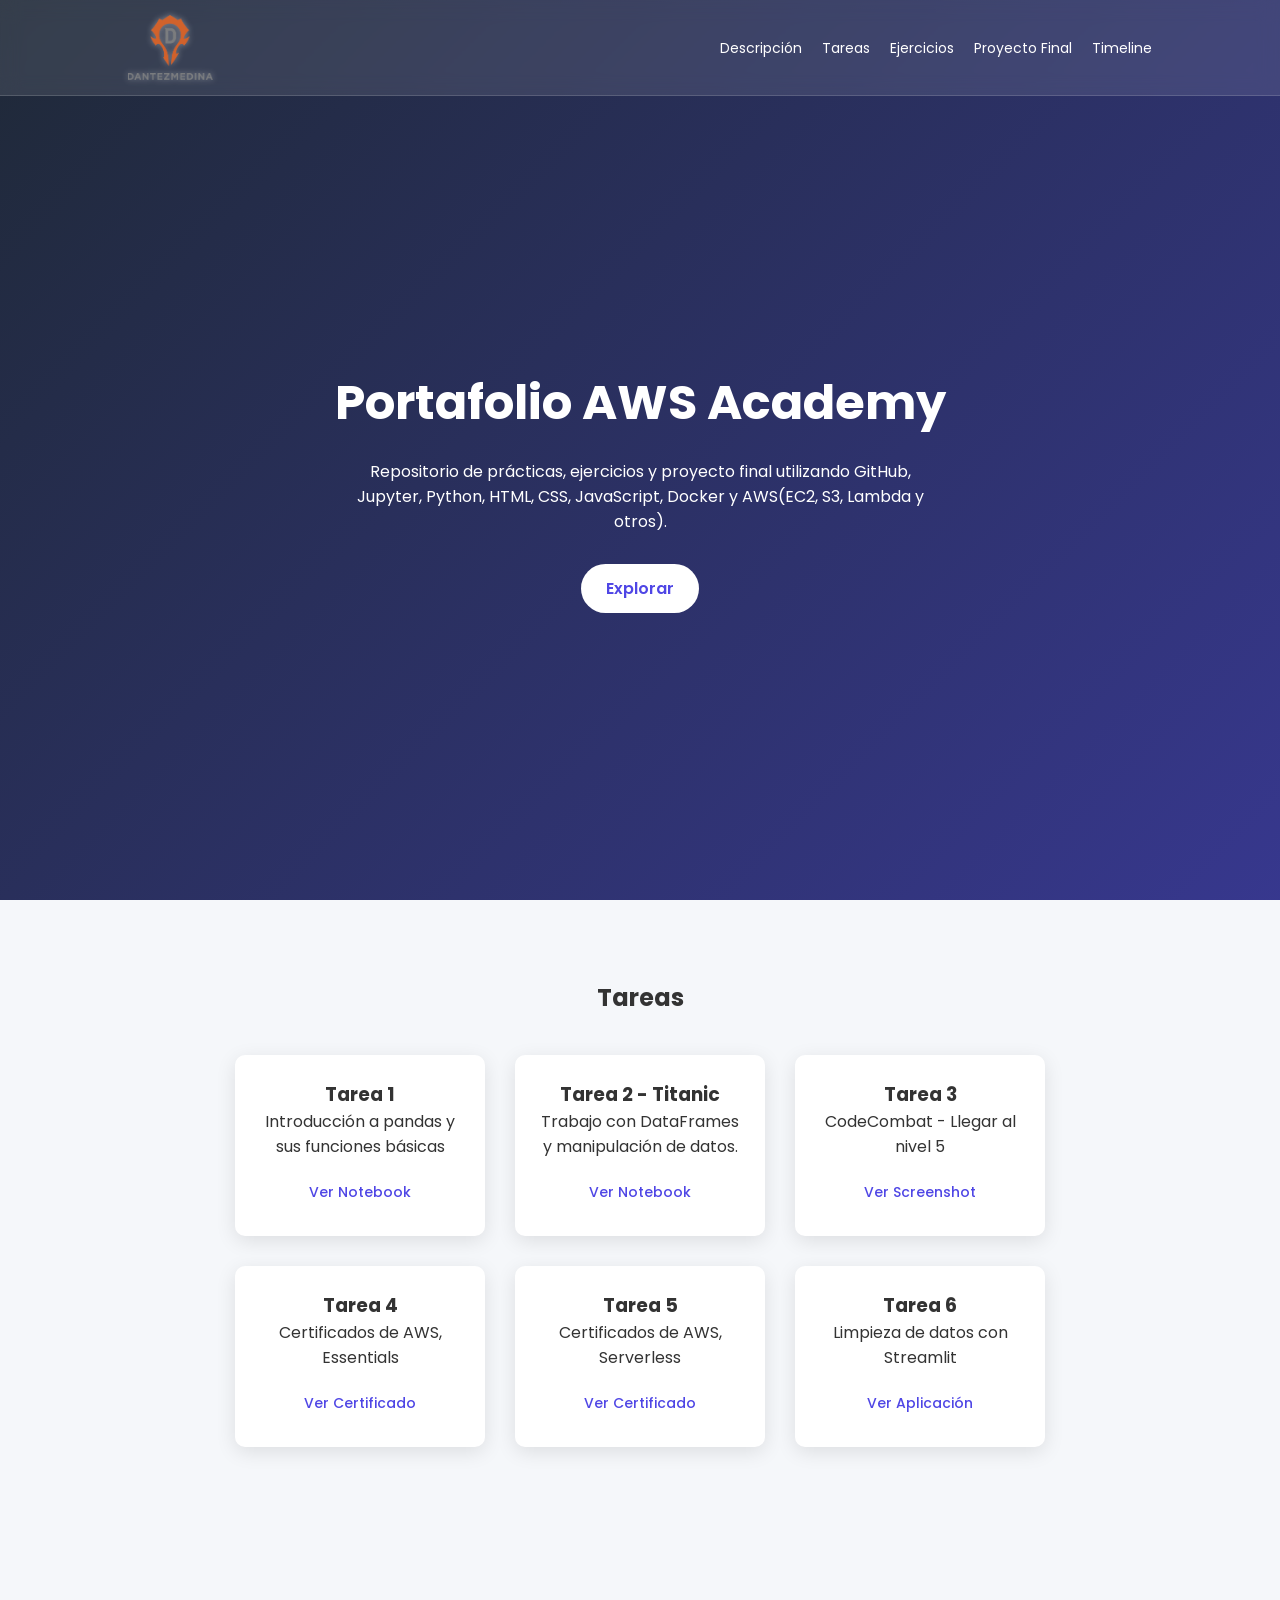
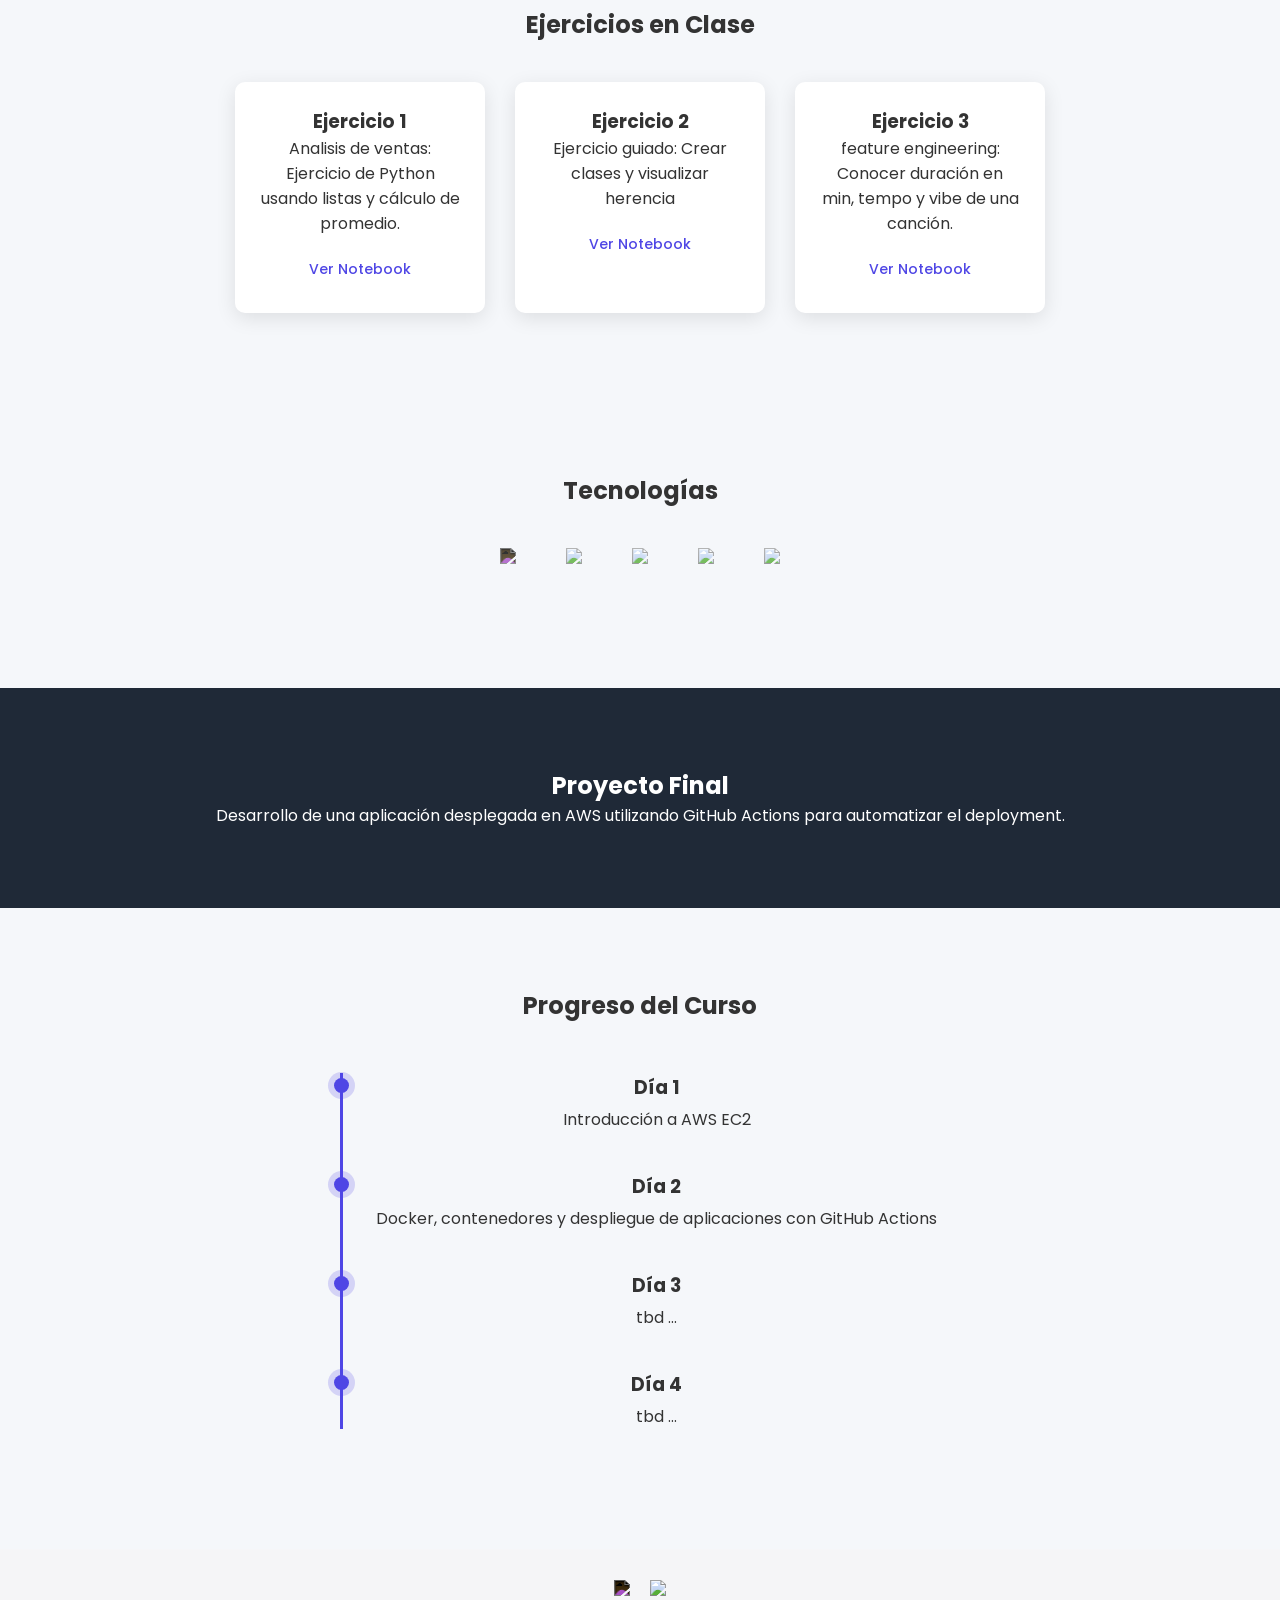
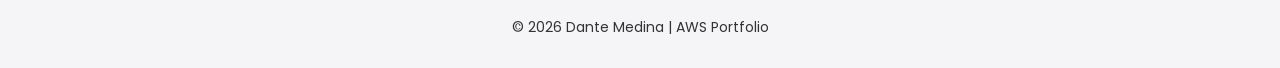
==== index.html @ bbcb0145 "feat: Agregando tareas y ejercicios del viernes 13 de marzo" ====
<!DOCTYPE html>
<html lang="es">

<head>
    <meta charset="UTF-8">
    <meta name="viewport" content="width=device-width, initial-scale=1.0">
    <title>Portafolio | Dante Medina</title>

    <link rel="stylesheet" href="style.css">

    <link href="https://fonts.googleapis.com/css2?family=Poppins:wght@300;400;600&display=swap" rel="stylesheet">

</head>

<body>

    <header>

        <nav class="navbar">

            <a href="#" class="logo">
                <img src="./logo_personal.png" alt="DanteZMedina Logo" class="logo-img">
            </a>

            <button class="hamburger">
                ☰
            </button>

            <ul class="nav-links">
                <li><a href="#descripcion">Descripción</a></li>
                <li><a href="#tareas">Tareas</a></li>
                <li><a href="#ejercicios">Ejercicios</a></li>
                <li><a href="#proyecto">Proyecto Final</a></li>
                <li><a href="#timeline">Timeline</a></li>
            </ul>

        </nav>

        <div class="hero" id="descripcion">

            <h1 class="hero-title">Portafolio AWS Academy</h1>

            <p class="hero-subtitle">
                Repositorio de prácticas, ejercicios y proyecto final
                utilizando GitHub, Jupyter, Python, HTML, CSS, JavaScript, Docker y AWS(EC2, S3, Lambda y otros).
            </p>

            <a href="#tareas" class="btn hero-btn">Explorar</a>

        </div>

    </header>


    <section id="tareas" class="section">

        <h2>Tareas</h2>

        <div class="cards">

            <div class="card">
                <h3>Tarea 1</h3>
                <p>Introducción a pandas y sus funciones básicas</p>
                <a href="./Tarea1 - DataFrameVentas.html" target="_blank" class="btn-ejercicios">
                    Ver Notebook
                </a>
            </div>

            <div class="card">
                <h3>Tarea 2 - Titanic</h3>
                <p>Trabajo con DataFrames y manipulación de datos.</p>
                <a href="./Tarea2 - Titanic.html" target="_blank" class="btn-ejercicios">
                    Ver Notebook
                </a>
            </div>

            <div class="card card-preview">
                <h3>Tarea 3</h3>
                <p>CodeCombat - Llegar al nivel 5</p>

                <a href="./codeCombat.png" target="_blank" class="btn-ejercicios">
                    Ver Screenshot
                </a>

                <img src="./codeCombat.png" alt="CodeCombat Nivel 5" class="preview-img">

                <a href="./codeCombat.png" target="_blank">
                    <img src="./codeCombat.png" alt="CodeCombat Nivel 5" class="preview-img">
                </a>
            </div>

            <div class="card">
                <h3>Tarea 4 </h3>
                <p>Certificados de AWS, Essentials</p>
                <a href="./aws_cloud_practitioner_essentials.pdf" target="_blank" class="btn-ejercicios">
                    Ver Certificado
                </a>
            </div>

            <div class="card">
                <h3>Tarea 5 </h3>
                <p>Certificados de AWS, Serverless</p>
                <a href="./aws_serverless.pdf" target="_blank" class="btn-ejercicios">
                    Ver Certificado
                </a>
            </div>

            <div class="card">
                <h3>Tarea 6</h3>
                <p>Limpieza de datos con Streamlit</p>
                <a href="http://54.215.55.218:8501/" target="_blank" class="btn-ejercicios">
                    Ver Aplicación
                </a>
            </div>

            <!-- http://54.215.55.218:8501/-->

        </div>

    </section>


    <section id="ejercicios" class="section">

        <h2>Ejercicios en Clase</h2>

        <div class="cards">

            <div class="card">
                <h3>Ejercicio 1</h3>
                <p>Analisis de ventas: Ejercicio de Python usando listas y cálculo de promedio.</p>
                <a href="./EjercicioVentas.html" target="_blank" class="btn-ejercicios">
                    Ver Notebook
                </a>
            </div>

            <div class="card">
                <h3>Ejercicio 2</h3>
                <p>Ejercicio guiado: Crear clases y visualizar herencia </p>
                <a href="./Ejercicio Guiado.html" target="_blank" class="btn-ejercicios">
                    Ver Notebook
                </a>
            </div>

            <div class="card">
                <h3>Ejercicio 3</h3>
                <p>feature engineering: Conocer duración en min, tempo y vibe de una canción.</p>
                <a href="./Ejercicio3_FeatureEngineering.html" target="_blank" class="btn-ejercicios">
                    Ver Notebook
                </a>
            </div>

        </div>

    </section>

    <!-- Tecnologías -->

    <section class="section">

        <h2>Tecnologías</h2>

        <div class="tech">

            <img class="github-icon"
                src="https://cdn.jsdelivr.net/gh/devicons/devicon/icons/github/github-original.svg">

            <img src="https://cdn.jsdelivr.net/gh/devicons/devicon/icons/docker/docker-original.svg">

            <img src="https://cdn.jsdelivr.net/gh/devicons/devicon/icons/html5/html5-original.svg">

            <img src="https://cdn.jsdelivr.net/gh/devicons/devicon/icons/javascript/javascript-original.svg">

            <img
                src="https://cdn.jsdelivr.net/gh/devicons/devicon/icons/amazonwebservices/amazonwebservices-original-wordmark.svg">

        </div>

    </section>


    <section id="proyecto" class="section dark">

        <h2>Proyecto Final</h2>

        <p>
            Desarrollo de una aplicación desplegada en AWS utilizando
            GitHub Actions para automatizar el deployment.
        </p>

    </section>

    <!-- Timeline -->

    <section id="timeline" class="section">

        <h2>Progreso del Curso</h2>

        <div class="timeline">

            <div class="timeline-item">
                <h3>Día 1</h3>
                <p>Introducción a AWS EC2 </p>
            </div>

            <div class="timeline-item">
                <h3>Día 2</h3>
                <p>Docker, contenedores y despliegue de aplicaciones con GitHub Actions</p>
            </div>

            <div class="timeline-item">
                <h3>Día 3</h3>
                <p>tbd ...</p>
            </div>

            <div class="timeline-item">
                <h3>Día 4</h3>
                <p>tbd ...</p>
            </div>

        </div>

    </section>


    <footer>

        <div class="social-links">

            <a href="https://github.com/DanteZMedina" target="_blank">
                <img class="github-icon"
                    src="https://cdn.jsdelivr.net/gh/devicons/devicon/icons/github/github-original.svg">
            </a>

            <a href="https://www.linkedin.com/in/dantez-medina" target="_blank">
                <img src="https://cdn.jsdelivr.net/gh/devicons/devicon/icons/linkedin/linkedin-original.svg">
            </a>

        </div>

        <p>© 2026 Dante Medina | AWS Portfolio</p>

    </footer>

    <!-- JS para scroll animations -->
    <script>

        const observer = new IntersectionObserver(entries => {

            entries.forEach(entry => {

                if (entry.isIntersecting) {

                    entry.target.classList.add("show")

                }

            })

        })
        document.querySelectorAll(".timeline-item").forEach(el => {

            observer.observe(el)

        })

        document.querySelectorAll(".section, .card").forEach(el => {

            el.classList.add("hidden")

            observer.observe(el)

        })

        const navbar = document.querySelector(".navbar")

        window.addEventListener("scroll", () => {

            if (window.scrollY > 50) {
                navbar.classList.add("scrolled")
            } else {
                navbar.classList.remove("scrolled")
            }

        })

    </script>

    <!-- Script para menu hamburguesa-->
    <script>

        const hamburger = document.querySelector(".hamburger")
        const navLinks = document.querySelector(".nav-links")

        hamburger.addEventListener("click", () => {

            navLinks.classList.toggle("active")

        })

        document.querySelectorAll(".nav-links a").forEach(link => {

            link.addEventListener("click", () => {

                navLinks.classList.remove("active")

            })

        })

    </script>



</body>

</html>
---- style.css ----
*{
margin:0;
padding:0;
box-sizing:border-box;
}

body{
font-family:'Poppins', sans-serif;
background:#f5f7fa;
color:#333;
}

header{
height:100vh;
padding-top:80px;
background:linear-gradient(135deg,#1f2937,#4f46e5);
background-size:200% 200%;
animation:gradientMove 8s ease infinite;
color:white;
display:flex;
flex-direction:column;
}

@keyframes gradientMove{

0%{background-position:0% 50%;}
50%{background-position:100% 50%;}
100%{background-position:0% 50%;}

}

.navbar{
display:flex;
justify-content:space-between;
align-items:center;
padding:15px 10%;
position:fixed;
width:100%;
top:0;
z-index:1000;

background:rgba(255,255,255,0.1);
backdrop-filter:blur(10px);

border-bottom:1px solid rgba(255,255,255,0.15);

transition:all .3s ease;
}

.navbar.scrolled{
padding:10px 10%;
background:rgba(255,255,255,0.1);
backdrop-filter:blur(15px);
}


.hamburger{
display:none;
font-size:28px;
background:none;
border:none;
color:white;
cursor:pointer;
}

@media (max-width:768px){

.nav-links{

    align-items: center;

position:absolute;
top:100%;
right:0;

background:#1f2937;

flex-direction:column;
width:100%;

padding:25px 0;

gap:15px;

transform:translateY(-20px);
opacity:0;
pointer-events:none;

transition:all .3s ease;
}

.nav-links.active{

transform:translateY(0);
opacity:1;
pointer-events:auto;

}

.hamburger{
display:block;
}

}
/*********************************                                                  */
.logo-img{
height:40px;
width:auto;
display:block;
}

.logo-img{
height:40px;
transition:transform .25s ease;
}

.logo-img:hover{
transform:scale(1.05);
}

.logo{
display:flex;
align-items:center;
}

.logo img{
height:65px;
width:auto;
filter: drop-shadow(0 0 3px rgba(255,255,255,0.4));
}

.nav-links{
display:flex;
gap:20px;
list-style:none;
}

.nav-links a{
color:white;
text-decoration:none;
font-size:14px;
transition:all .25s ease;
}

.nav-links a::after{
content:"";
position:absolute;
width:0%;
height:2px;
left:0;
bottom:-4px;
background:white;
transition:width .3s ease;
}

.nav-links a:hover{
color:#c7d2fe;
text-shadow:0 0 8px rgba(255,255,255,0.6);
}

.hero{
flex:1;
display:flex;
flex-direction:column;
justify-content:center;
align-items:center;
text-align:center;
padding:20px;
}

.hero-title{
font-size:56px;
margin-bottom:20px;
animation:fadeUp 1s ease forwards;
}

.hero-subtitle{
max-width:600px;
margin-bottom:30px;
opacity:0;
animation:fadeUp 1s ease forwards;
animation-delay:.3s;
}

.hero-btn{
opacity:0;
animation:fadeUp 1s ease forwards;
animation-delay:.6s;
}

@keyframes fadeUp{

from{
opacity:0;
transform:translateY(30px);
}

to{
opacity:1;
transform:translateY(0);
}

}

.hero h1{
font-size:48px;
margin-bottom:20px;
}

.hero p{
max-width:600px;
margin-bottom:30px;
}

.btn{
background:white;
color:#4f46e5;
padding:12px 25px;
border-radius:30px;
text-decoration:none;
font-weight:600;
}

.btn-ejercicios{
display:inline-block;
margin-top:15px;
padding:8px 18px;
font-size:14px;
font-weight:500;

background:white;
color:#4f46e5;

border-radius:20px;
text-decoration:none;

transition:all .25s ease;
}

.btn:hover{
background:#4f46e5;
color:white;
transform:translateY(-2px);
}

.btn-ejercicios:hover{
background:#4f46e5;
color:white;
transform:translateY(-2px);
}

.section{
padding:80px 10%;
text-align:center;
}

.cards{
margin-top:40px;
display:flex;
gap:30px;
flex-wrap:wrap;
justify-content:center;
}

.card{
background:white;
padding:25px;
border-radius:10px;
box-shadow:0 5px 20px rgba(0,0,0,0.1);
max-width:250px;

transition:
transform .35s cubic-bezier(.21,.61,.35,1),
box-shadow .35s ease;
}

.card:hover{
transform:translateY(-12px) scale(1.02);
box-shadow:0 25px 50px rgba(0,0,0,0.15);
}

.icon{
font-size:40px;
color:#0071e3;
margin-bottom:15px;
}

.dark .card{
background:#1c1c1c;
}

.dark{
background:#1f2937;
color:white;
}

footer{
text-align:center;
padding:30px;
background:#f5f5f7;
font-size:14px;
}

/* Animaciones */

.fade-in{
opacity:0;
animation:fade 1s forwards;
}

.delay{
animation-delay:.4s;
}

.delay2{
animation-delay:.8s;
}

@keyframes fade{
from{
opacity:0;
transform:translateY(20px);
}
to{
opacity:1;
transform:translateY(0);
}
}

.hidden{
opacity:0;
transform:translateY(40px);
transition:all .8s ease;
}

.show{
opacity:1;
transform:translateY(0);
}

/* Dark mode */ 

@media (prefers-color-scheme: dark){

body{
background:#0f172a;
color:#e5e7eb;
}

.section{
background:#0f172a;
}

.card{
background:#1e293b;
color:white;
}

.dark{
background:#020617;
}

footer{
background:#020617;
color:#aaa;
}

}

/* Tecnologías */ 

.tech{
display:flex;
gap:50px;
justify-content:center;
flex-wrap:wrap;
margin-top:40px;
}

.tech img{
height:60px;
opacity:.8;
transition:all .3s ease;
}

.tech img:hover{
opacity:1;
transform:scale(1.15);
}

/* Timeline */ 

.timeline{
margin-top:50px;
border-left:3px solid #4f46e5;
padding-left:30px;
max-width:600px;
margin-left:auto;
margin-right:auto;
position:relative;
}

.timeline-item{
margin-bottom:40px;
position:relative;

opacity:0;
transform:translateX(-30px);
transition:all .6s ease;
}

.timeline-item.show{
opacity:1;
transform:translateX(0);
}

.timeline-item::before{
content:"";
width:15px;
height:15px;
background:#4f46e5;
border-radius:50%;
position:absolute;
left:-39px;
top:5px;

box-shadow:0 0 0 6px rgba(79,70,229,.2);
}

.timeline-item h3{
margin-bottom:5px;
}

/* ================================================ IMAGENES ===========================================================*/

.card-preview{
position:relative;
overflow:hidden;
}

.preview-img{
position:absolute;
top:0;
left:0;
width:100%;
height:100%;

object-fit:cover;

opacity:0;
transform:scale(1.1);

transition:all .4s ease;
}

.card-preview:hover .preview-img{

opacity:1;
transform:scale(1);

}

.preview-img{
cursor:pointer;
}

.card-preview:hover h3,
.card-preview:hover p,
.card-preview:hover a{
opacity:0;
transition:opacity .3s ease;
}

.img-tarea{
width:100%;
border-radius:8px;
margin-top:10px;
transition:transform .25s ease;
}

.img-tarea:hover{
transform:scale(1.05);
}

/**************************** ICONOS *********************************/
.github-icon{
filter:invert(1);
}


footer{
border-top:1px solid rgba(255,255,255,0.1);
}

.social-links{
display:flex;
justify-content:center;
gap:20px;
margin-bottom:15px;
}

.social-links img{
height:32px;
transition:transform .25s ease;
}

.social-links img:hover{
transform:scale(1.2);
}

.github-icon{
filter:invert(1);
}
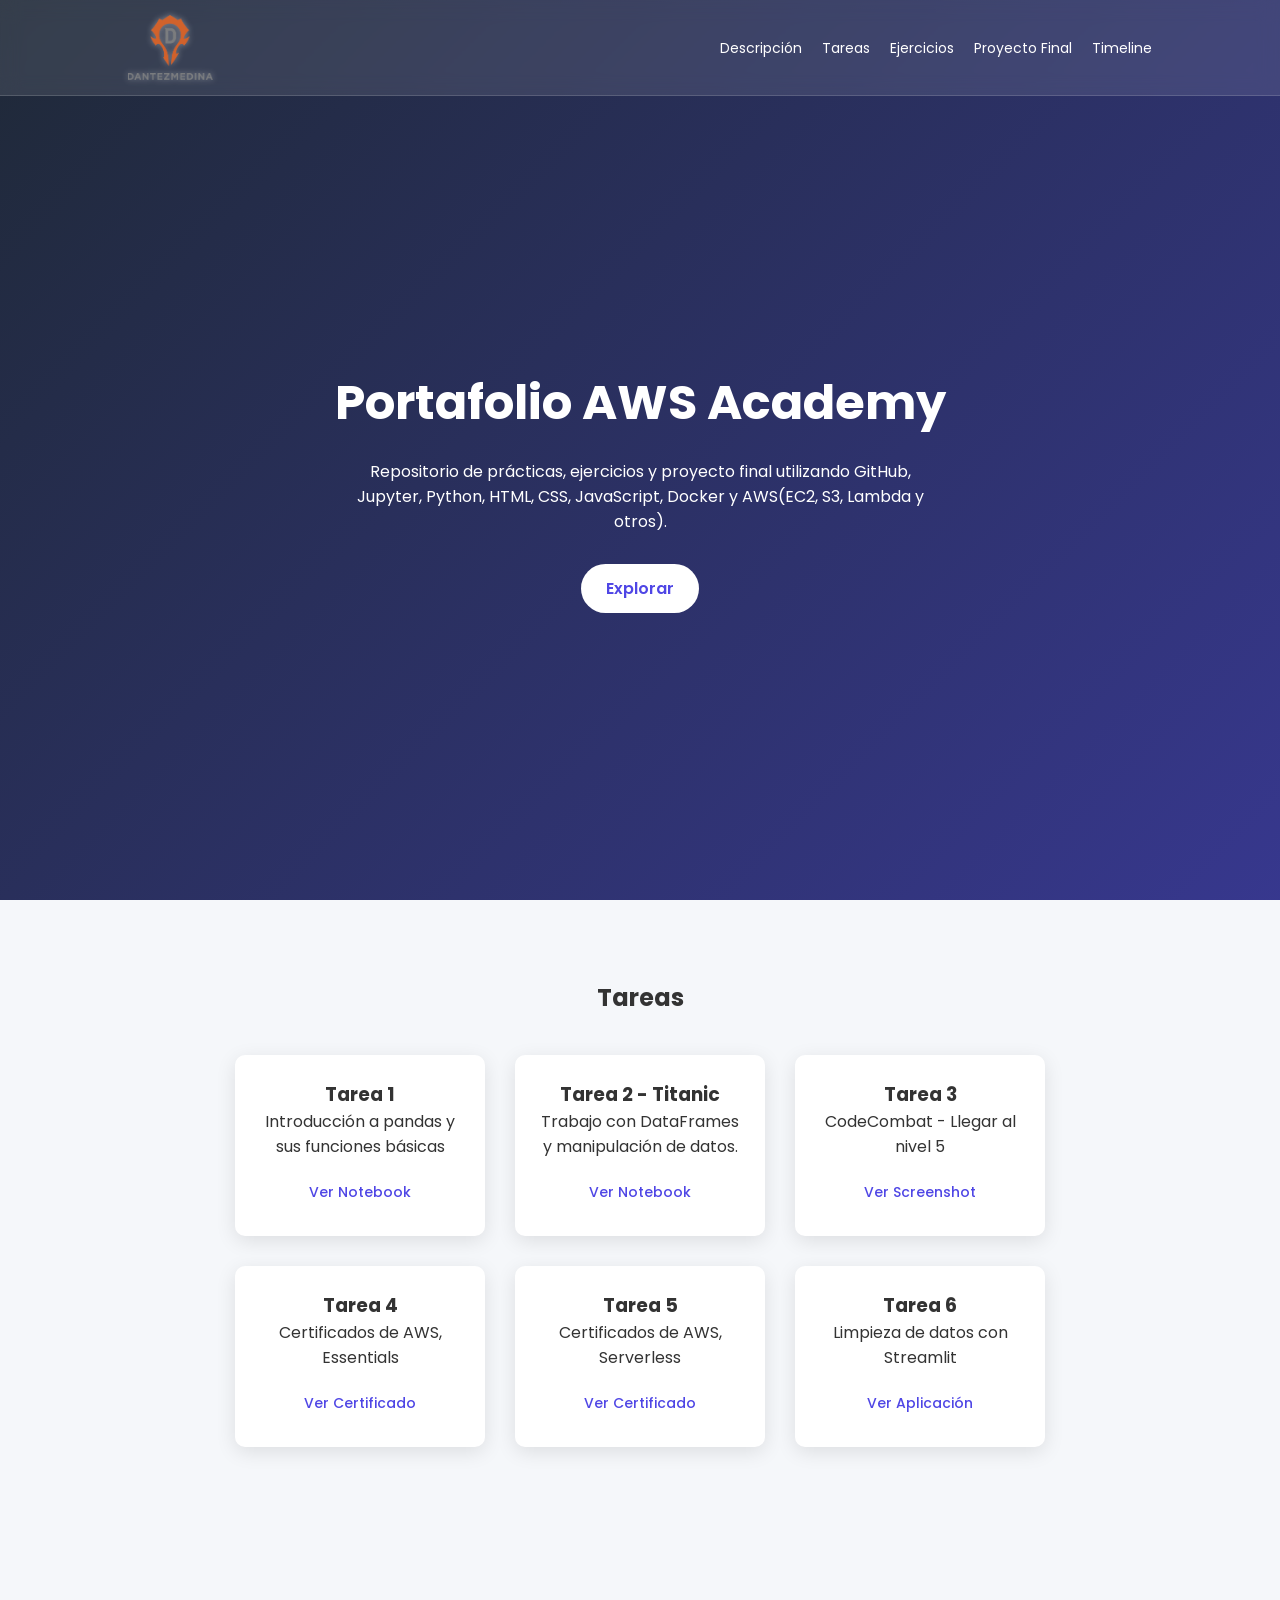
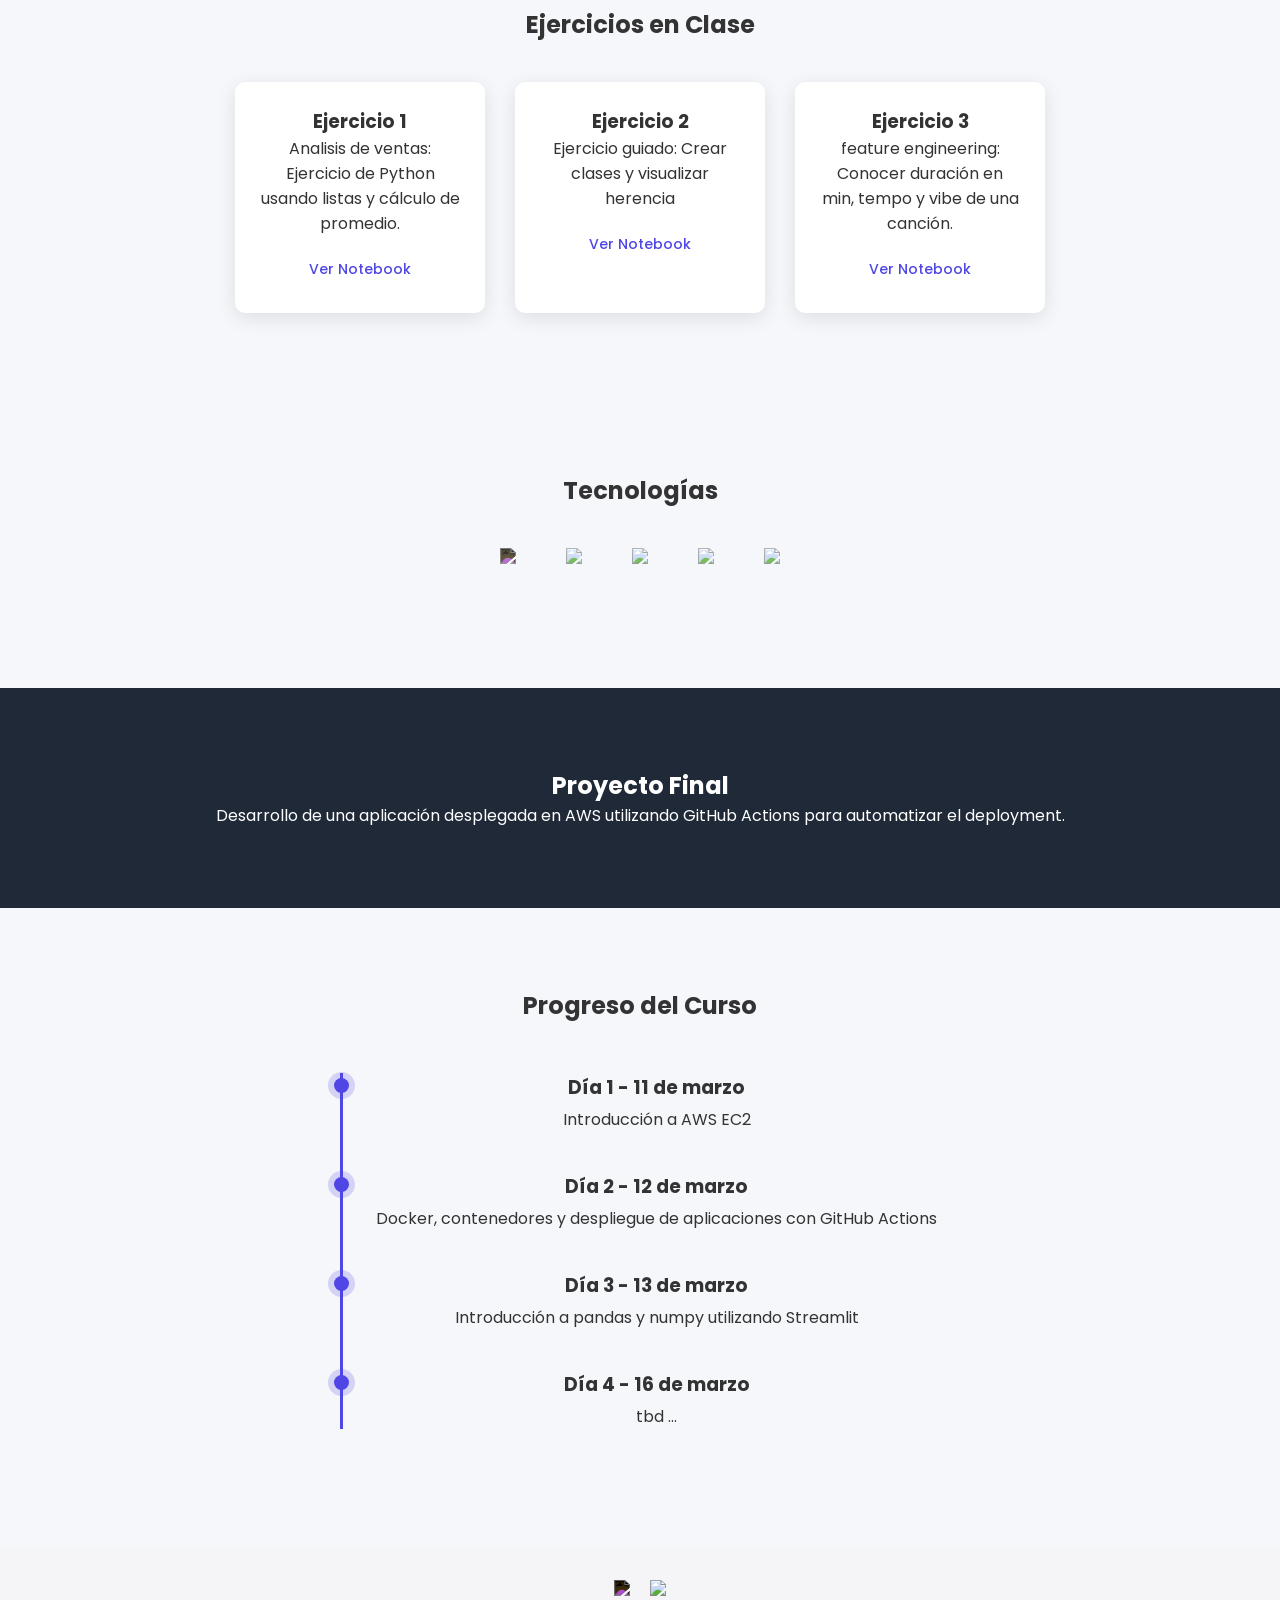
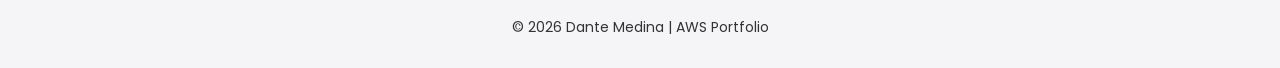
==== commit f907d039: "fix: arreglando timeline" ====
--- a/index.html
+++ b/index.html
@@ -199,22 +199,22 @@
         <div class="timeline">
 
             <div class="timeline-item">
-                <h3>Día 1</h3>
+                <h3>Día 1 - 11 de marzo</h3>
                 <p>Introducción a AWS EC2 </p>
             </div>
 
             <div class="timeline-item">
-                <h3>Día 2</h3>
+                <h3>Día 2 - 12 de marzo</h3>
                 <p>Docker, contenedores y despliegue de aplicaciones con GitHub Actions</p>
             </div>
 
             <div class="timeline-item">
-                <h3>Día 3</h3>
-                <p>tbd ...</p>
+                <h3>Día 3 - 13 de marzo</h3>
+                <p>Introducción a pandas y numpy utilizando Streamlit</p>
             </div>
 
             <div class="timeline-item">
-                <h3>Día 4</h3>
+                <h3>Día 4 - 16 de marzo</h3>
                 <p>tbd ...</p>
             </div>
 
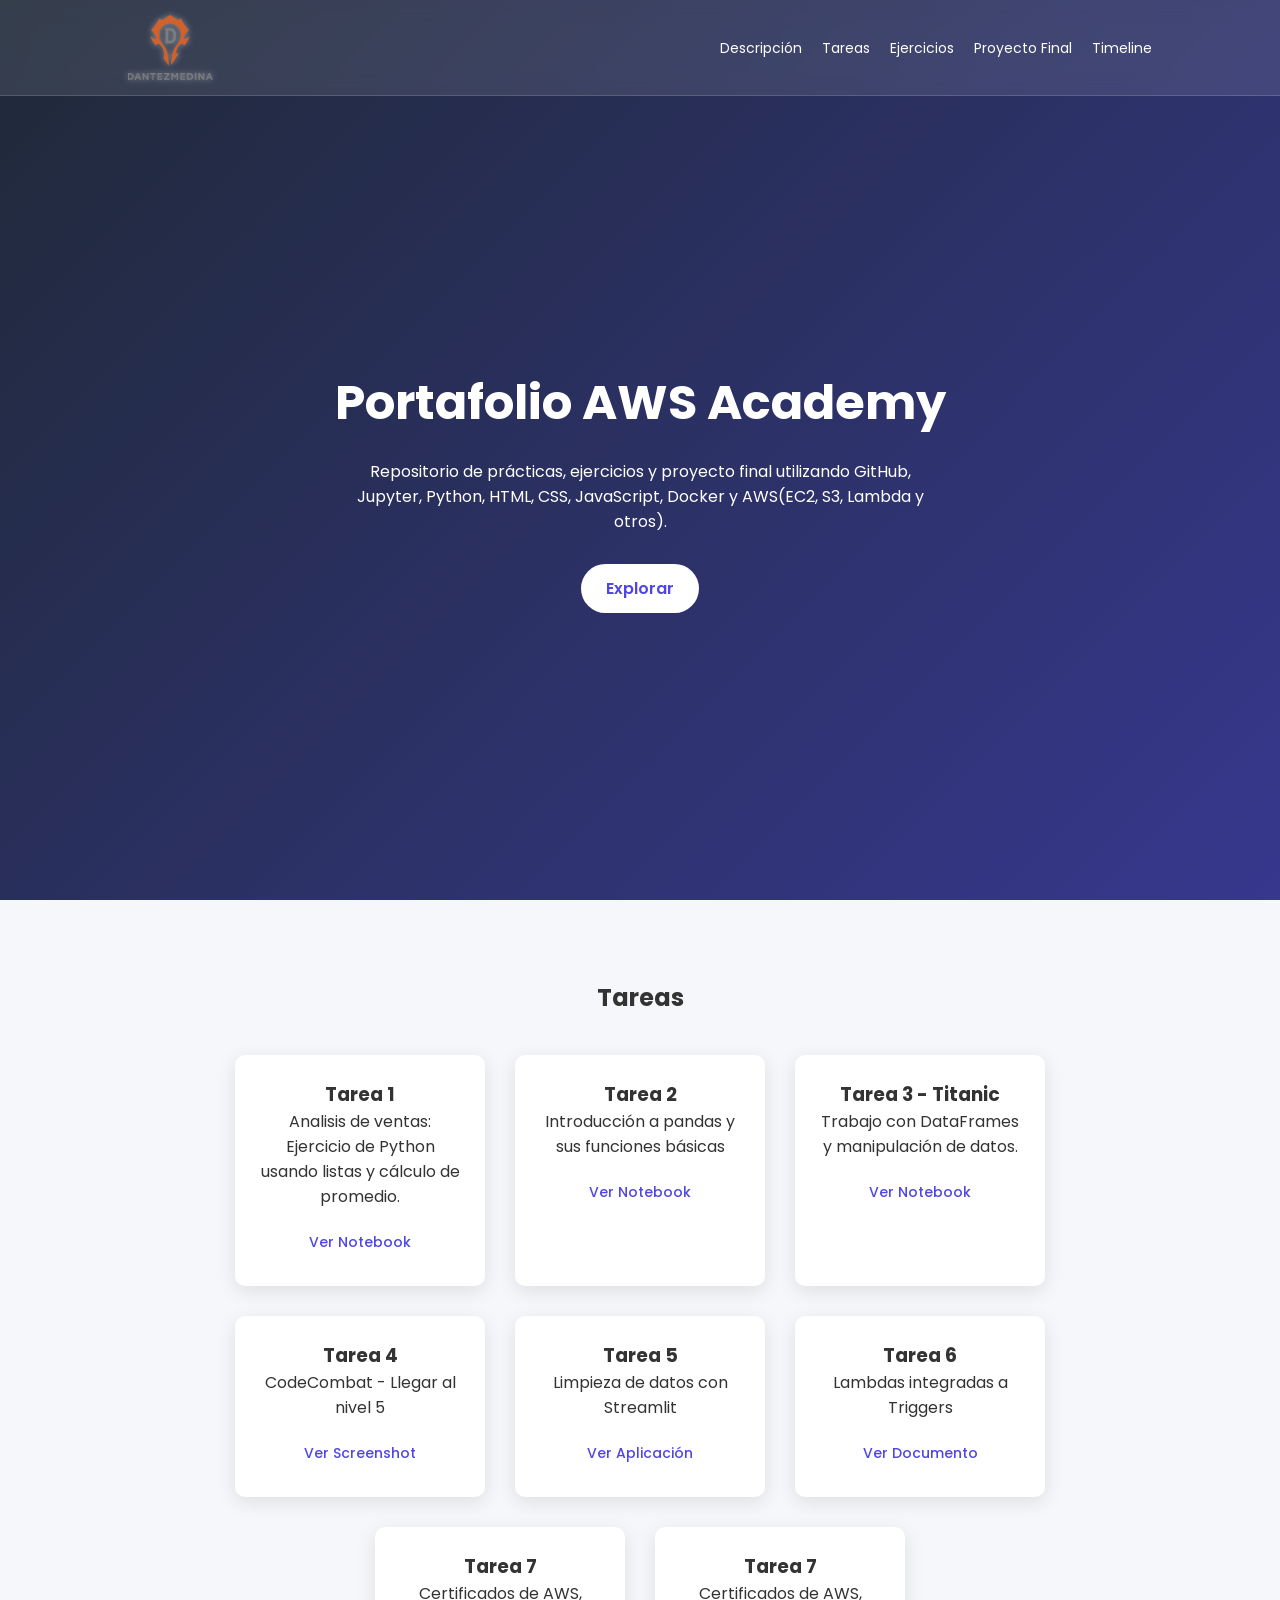
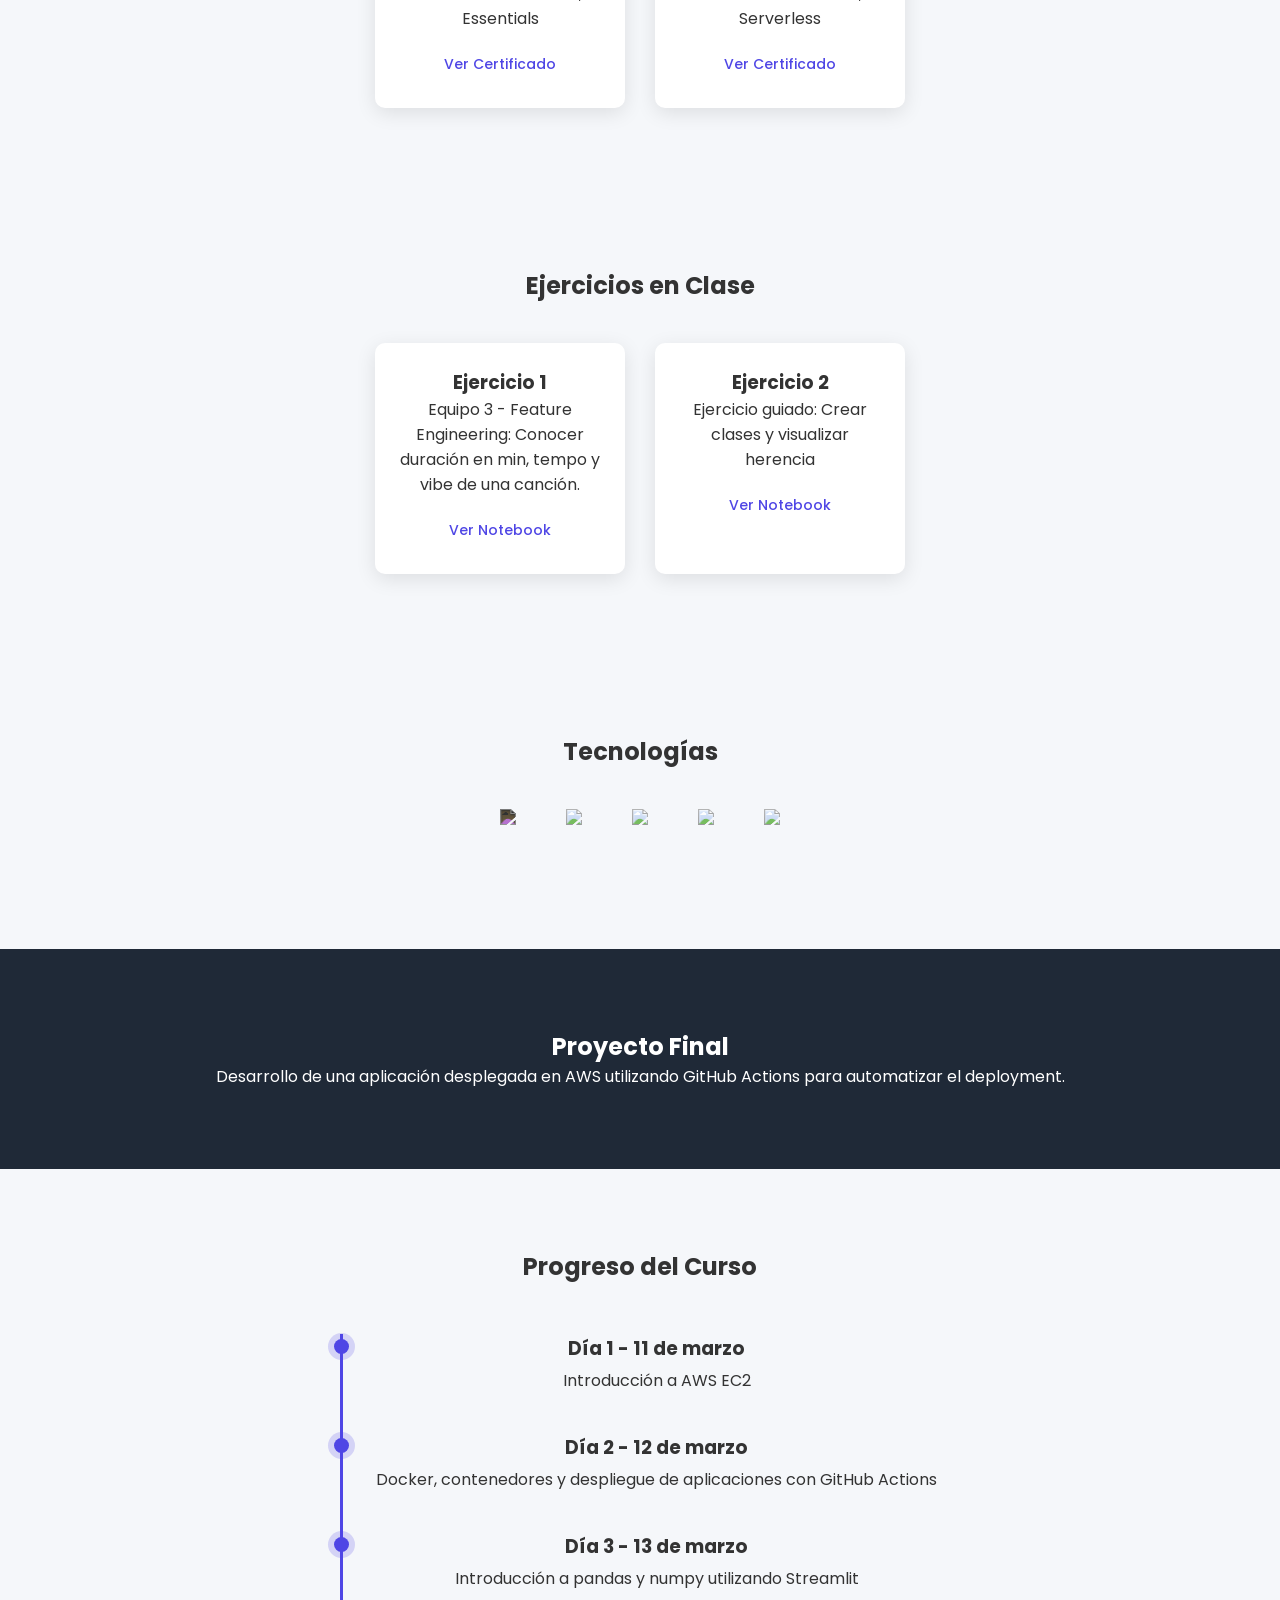
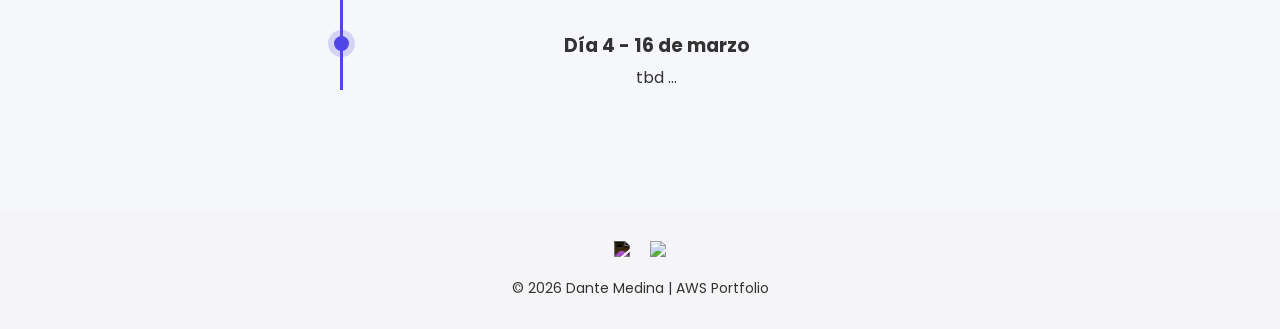
==== commit aa5534f9: "fix: numero de tareas y ejercicios de acuerdo al excel de calificación" ====
--- a/index.html
+++ b/index.html
@@ -60,6 +60,14 @@
 
             <div class="card">
                 <h3>Tarea 1</h3>
+                <p>Analisis de ventas: Ejercicio de Python usando listas y cálculo de promedio.</p>
+                <a href="./EjercicioVentas.html" target="_blank" class="btn-ejercicios">
+                    Ver Notebook
+                </a>
+            </div>
+
+            <div class="card">
+                <h3>Tarea 2</h3>
                 <p>Introducción a pandas y sus funciones básicas</p>
                 <a href="./Tarea1 - DataFrameVentas.html" target="_blank" class="btn-ejercicios">
                     Ver Notebook
@@ -67,15 +75,15 @@
             </div>
 
             <div class="card">
-                <h3>Tarea 2 - Titanic</h3>
+                <h3>Tarea 3 - Titanic</h3>
                 <p>Trabajo con DataFrames y manipulación de datos.</p>
-                <a href="./Tarea2 - Titanic.html" target="_blank" class="btn-ejercicios">
+                <a href="./Tarea 2 - Titanic.html" target="_blank" class="btn-ejercicios">
                     Ver Notebook
                 </a>
             </div>
 
             <div class="card card-preview">
-                <h3>Tarea 3</h3>
+                <h3>Tarea 4</h3>
                 <p>CodeCombat - Llegar al nivel 5</p>
 
                 <a href="./codeCombat.png" target="_blank" class="btn-ejercicios">
@@ -90,7 +98,23 @@
             </div>
 
             <div class="card">
-                <h3>Tarea 4 </h3>
+                <h3>Tarea 5</h3>
+                <p>Limpieza de datos con Streamlit</p>
+                <a href="http://54.215.55.218:8501/" target="_blank" class="btn-ejercicios">
+                    Ver Aplicación
+                </a>
+            </div>
+
+            <div class="card">
+                <h3>Tarea 6</h3>
+                <p>Lambdas integradas a Triggers</p>
+                <a href="./lambdas.pdf" target="_blank" class="btn-ejercicios">
+                    Ver Documento
+                </a>
+            </div>
+
+            <div class="card">
+                <h3>Tarea 7 </h3>
                 <p>Certificados de AWS, Essentials</p>
                 <a href="./aws_cloud_practitioner_essentials.pdf" target="_blank" class="btn-ejercicios">
                     Ver Certificado
@@ -98,21 +122,13 @@
             </div>
 
             <div class="card">
-                <h3>Tarea 5 </h3>
+                <h3>Tarea 7 </h3>
                 <p>Certificados de AWS, Serverless</p>
                 <a href="./aws_serverless.pdf" target="_blank" class="btn-ejercicios">
                     Ver Certificado
                 </a>
             </div>
 
-            <div class="card">
-                <h3>Tarea 6</h3>
-                <p>Limpieza de datos con Streamlit</p>
-                <a href="http://54.215.55.218:8501/" target="_blank" class="btn-ejercicios">
-                    Ver Aplicación
-                </a>
-            </div>
-
             <!-- http://54.215.55.218:8501/-->
 
         </div>
@@ -128,8 +144,9 @@
 
             <div class="card">
                 <h3>Ejercicio 1</h3>
-                <p>Analisis de ventas: Ejercicio de Python usando listas y cálculo de promedio.</p>
-                <a href="./EjercicioVentas.html" target="_blank" class="btn-ejercicios">
+                <p>Equipo 3 - Feature Engineering: Conocer duración en min, tempo y vibe de una canción.
+                </p>
+                <a href="./Ejercicio3_FeatureEngineering.html" target="_blank" class="btn-ejercicios">
                     Ver Notebook
                 </a>
             </div>
@@ -138,14 +155,6 @@
                 <h3>Ejercicio 2</h3>
                 <p>Ejercicio guiado: Crear clases y visualizar herencia </p>
                 <a href="./Ejercicio Guiado.html" target="_blank" class="btn-ejercicios">
-                    Ver Notebook
-                </a>
-            </div>
-
-            <div class="card">
-                <h3>Ejercicio 3</h3>
-                <p>feature engineering: Conocer duración en min, tempo y vibe de una canción.</p>
-                <a href="./Ejercicio3_FeatureEngineering.html" target="_blank" class="btn-ejercicios">
                     Ver Notebook
                 </a>
             </div>
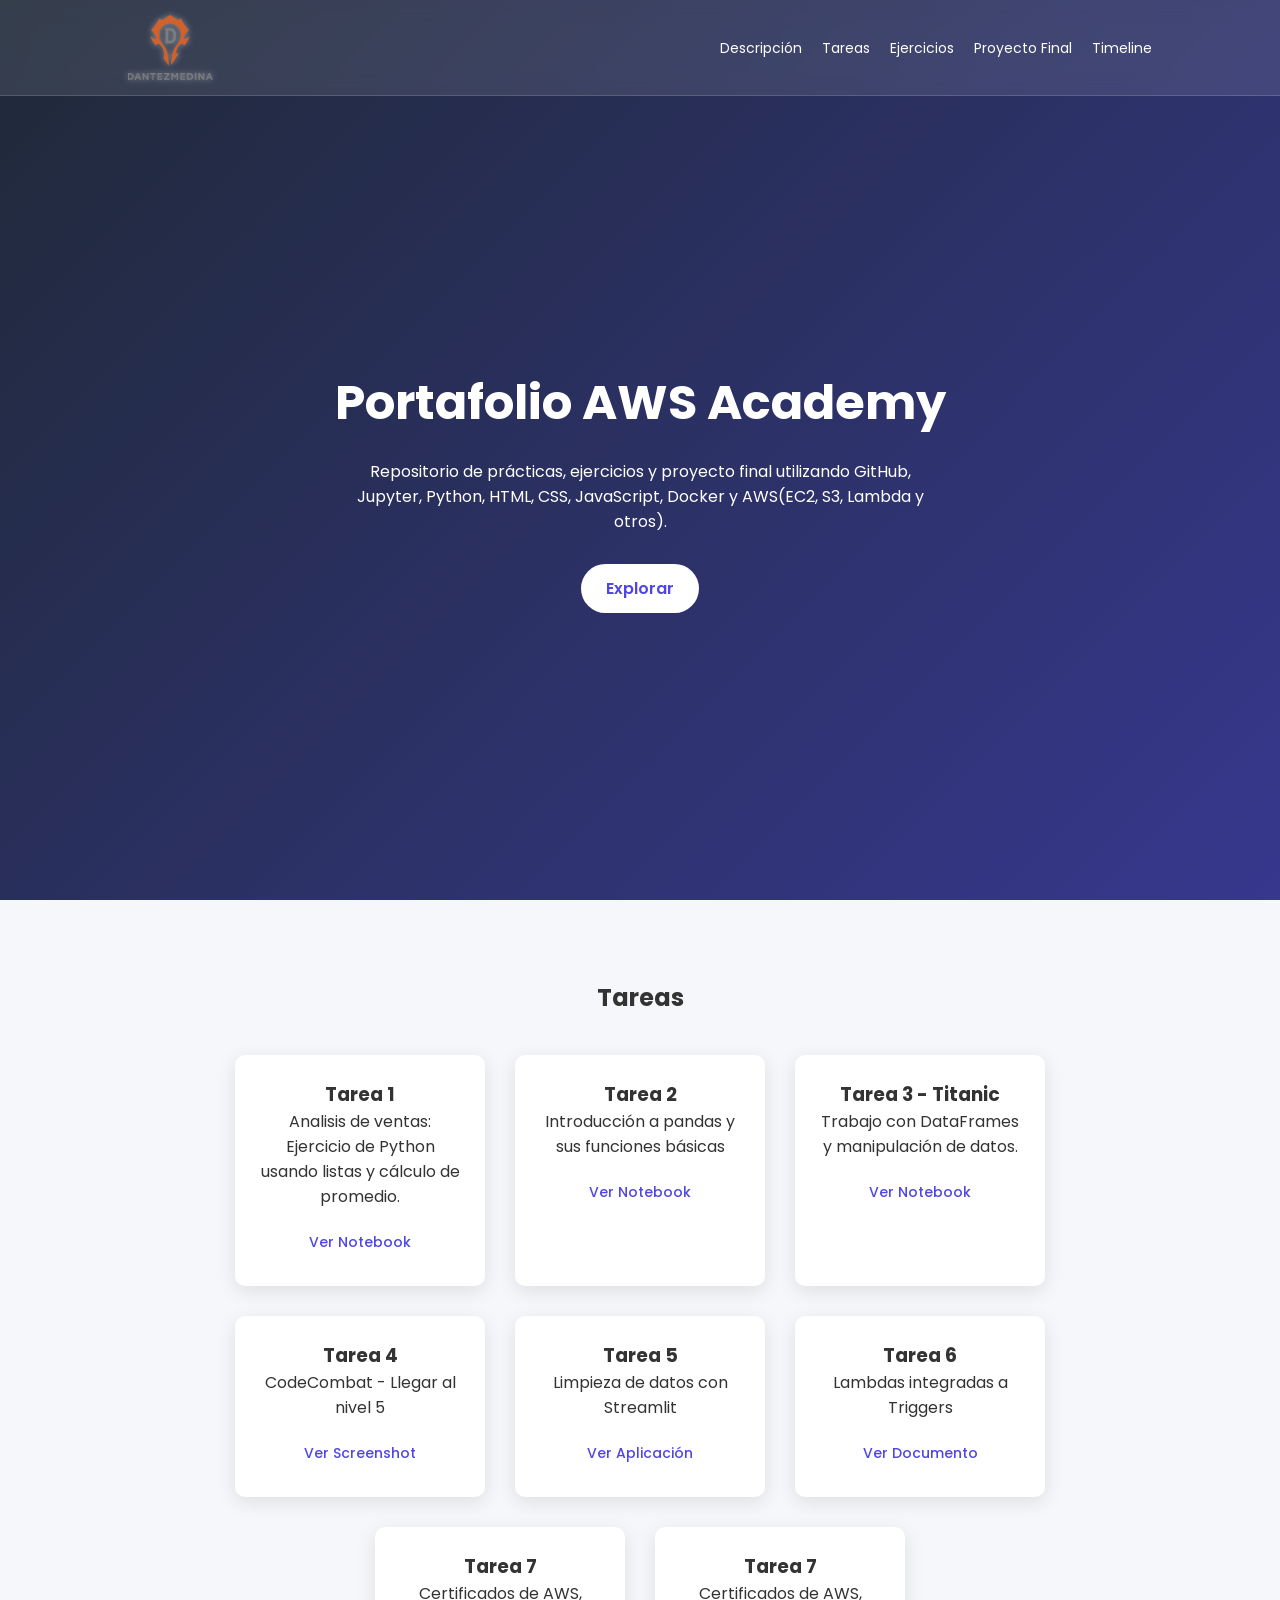
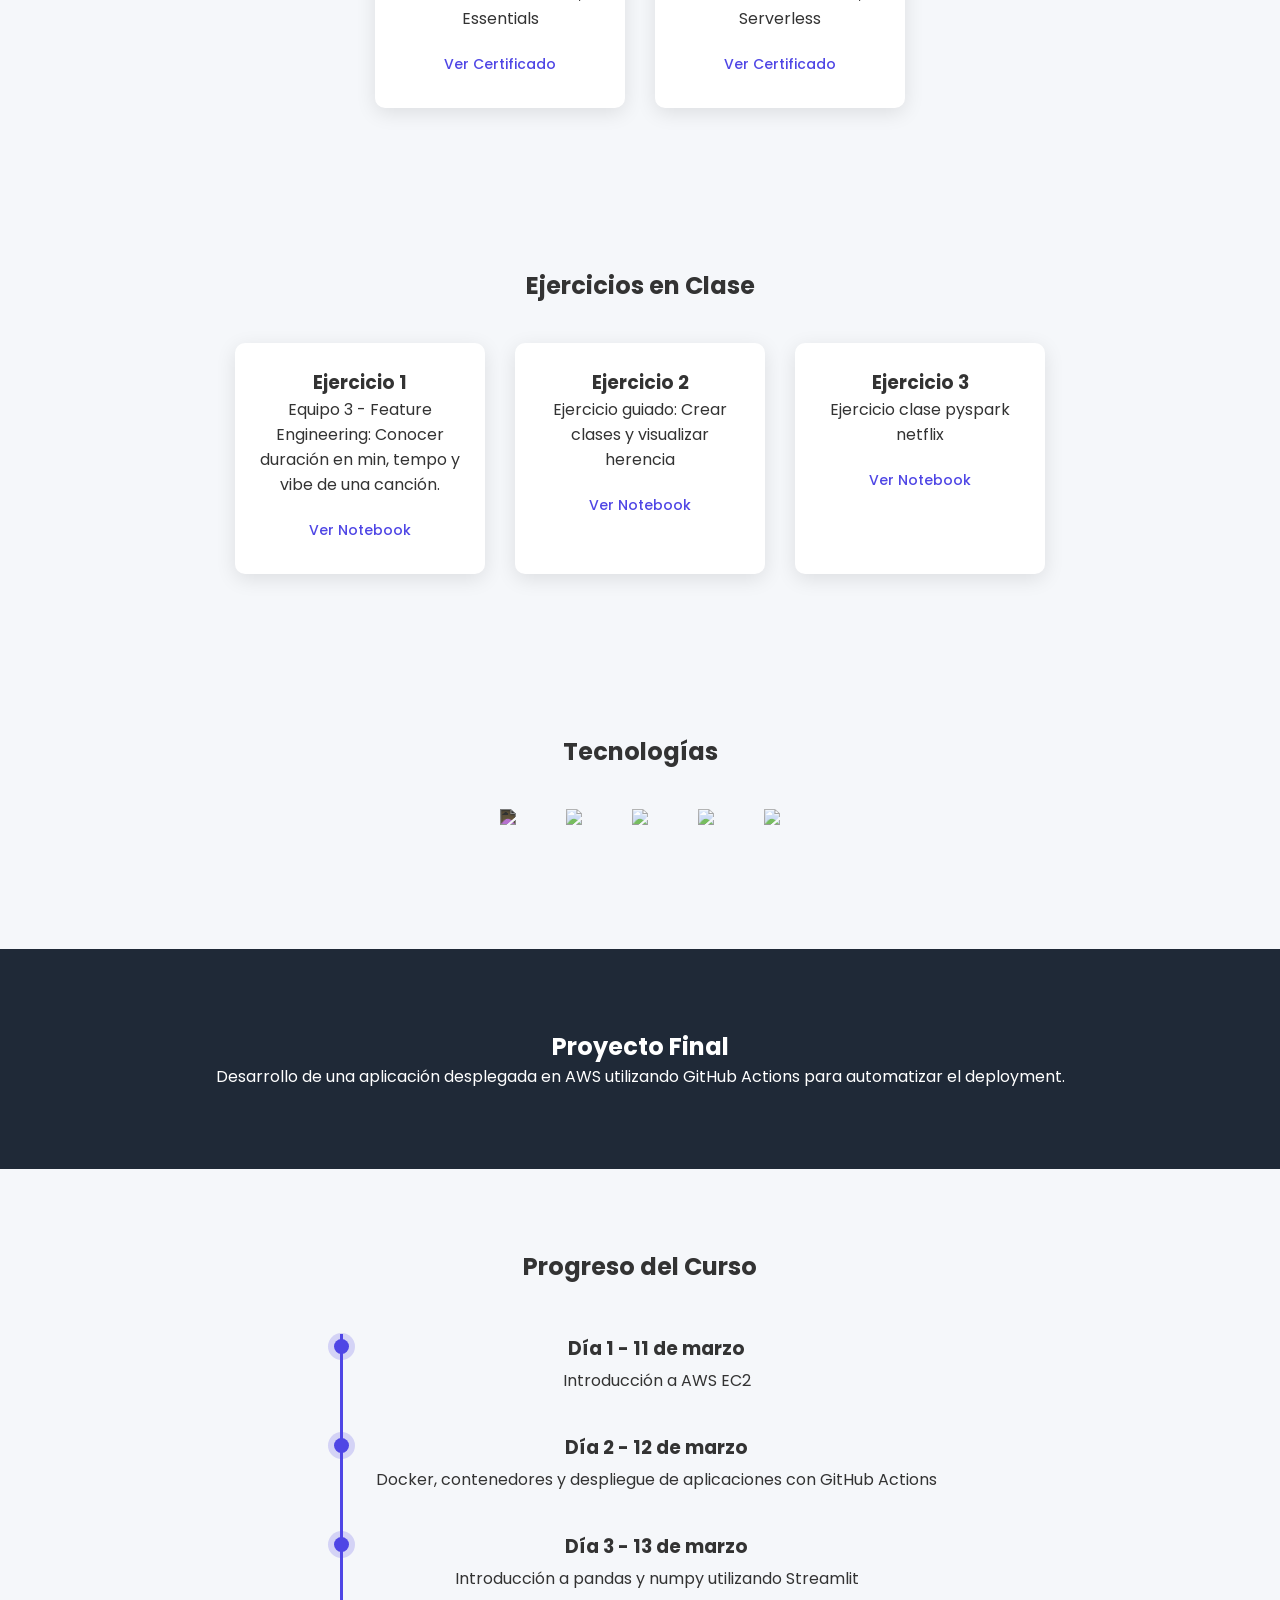
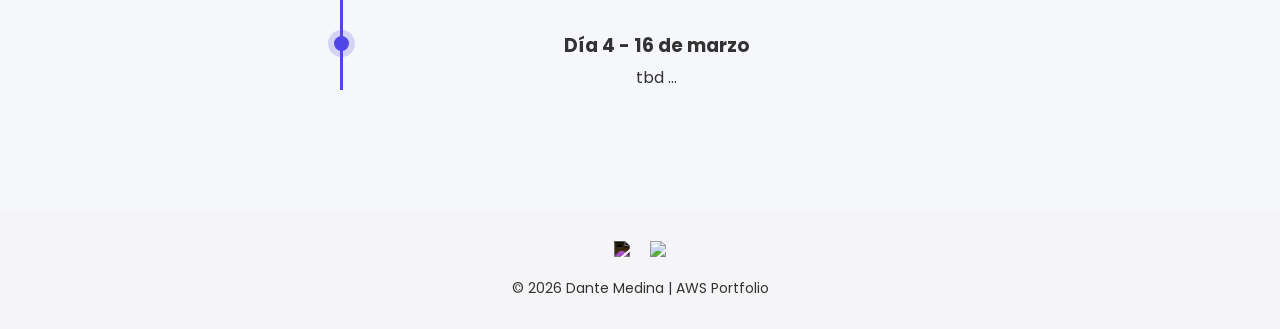
==== commit 73df8669: "feat: agregando Ejercicio netflix-data" ====
--- a/index.html
+++ b/index.html
@@ -108,7 +108,7 @@
             <div class="card">
                 <h3>Tarea 6</h3>
                 <p>Lambdas integradas a Triggers</p>
-                <a href="./lambdas.pdf" target="_blank" class="btn-ejercicios">
+                <a href="./LAMBDAS.pdf" target="_blank" class="btn-ejercicios">
                     Ver Documento
                 </a>
             </div>
@@ -129,6 +129,8 @@
                 </a>
             </div>
 
+
+
             <!-- http://54.215.55.218:8501/-->
 
         </div>
@@ -159,6 +161,15 @@
                 </a>
             </div>
 
+            <div class="card">
+                <h3>Ejercicio 3</h3>
+                <p>Ejercicio clase pyspark netflix </p>
+                <a href="./Netflix-data.html" target="_blank" class="btn-ejercicios">
+                    Ver Notebook
+                </a>
+            </div>
+
+        
         </div>
 
     </section>
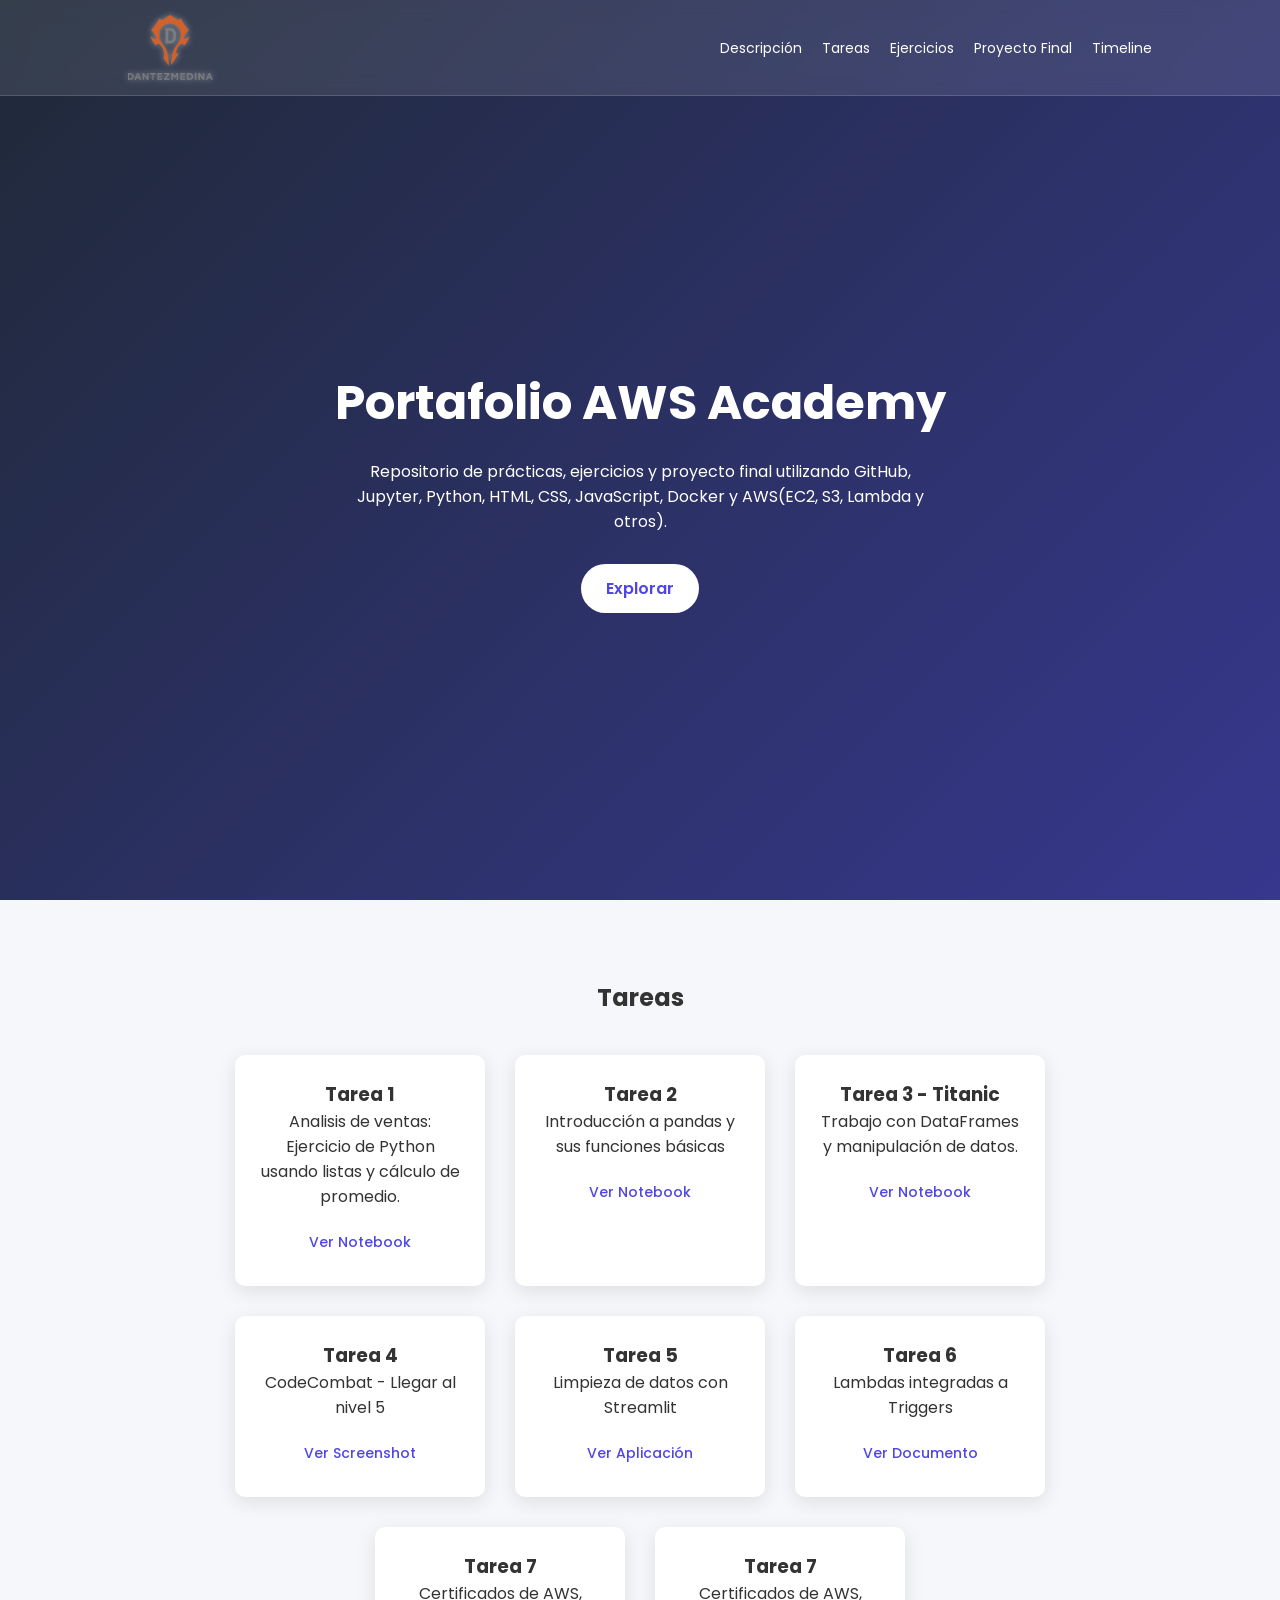
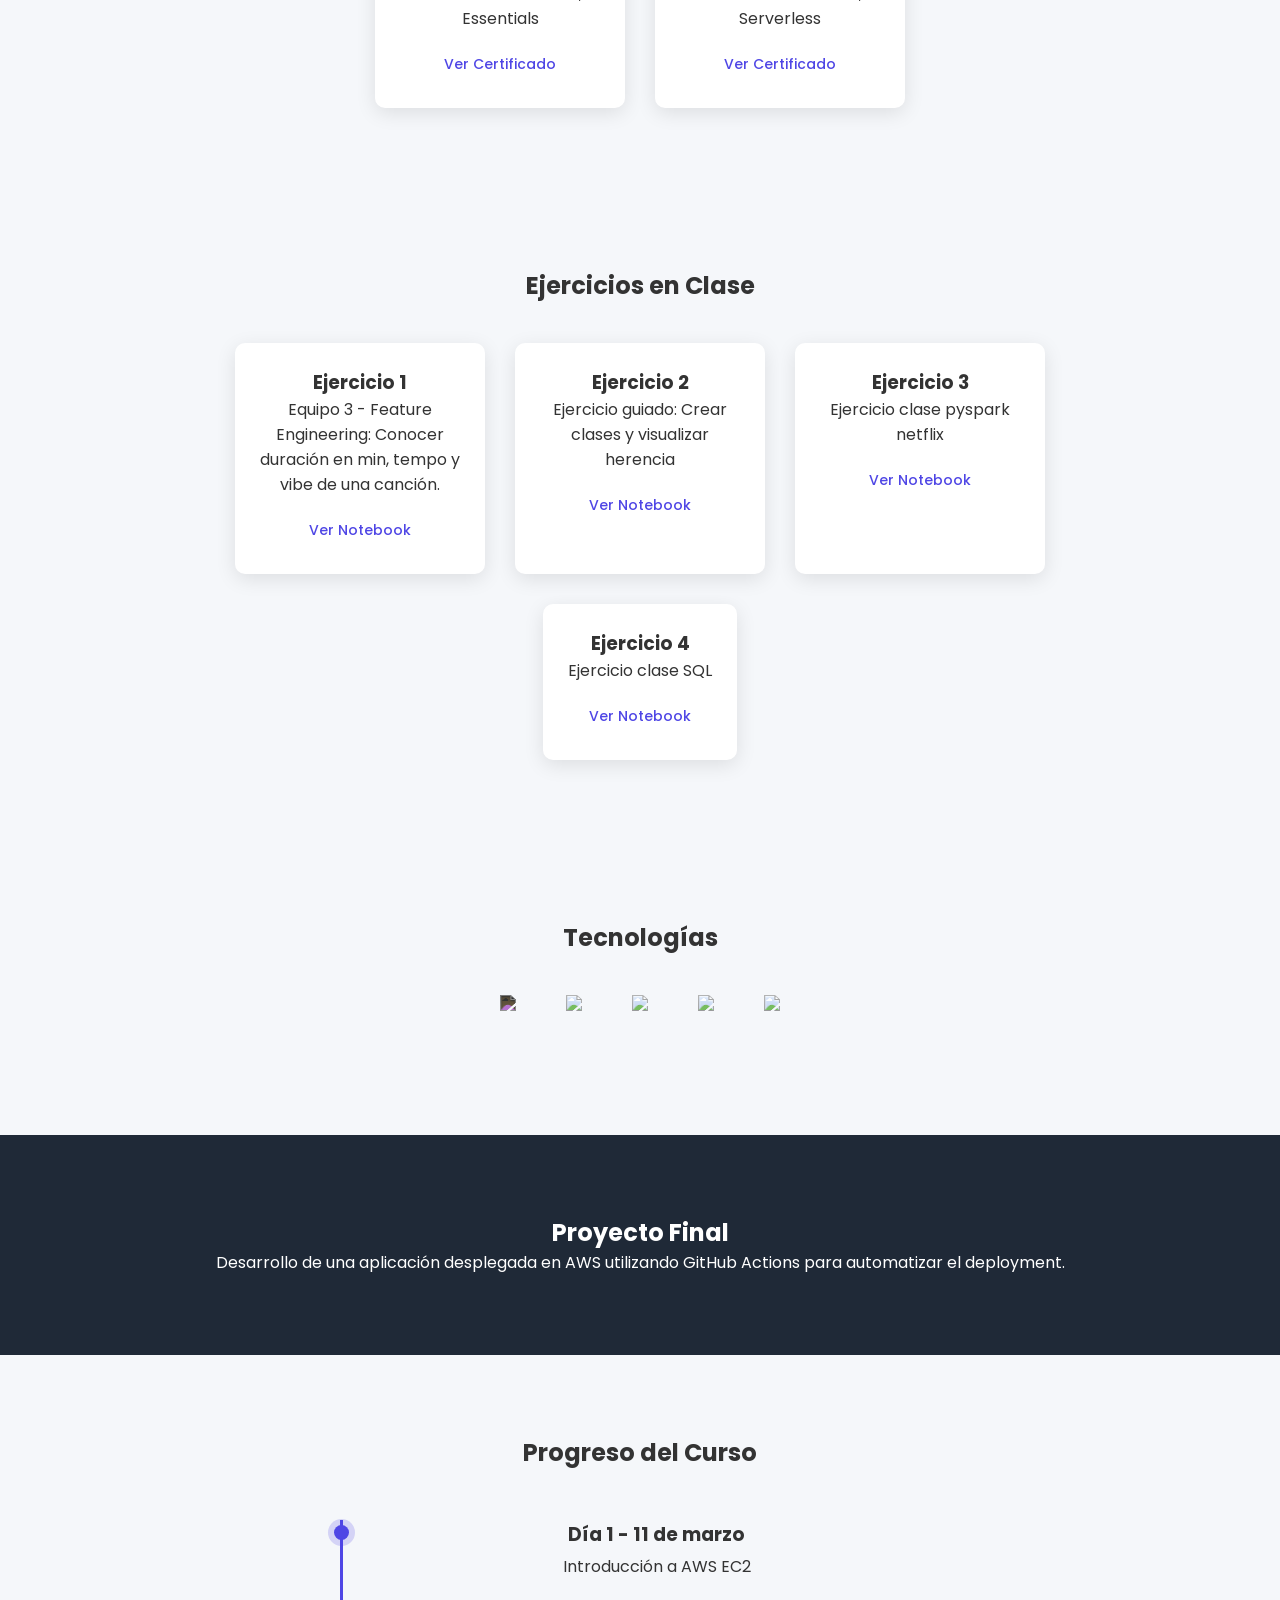
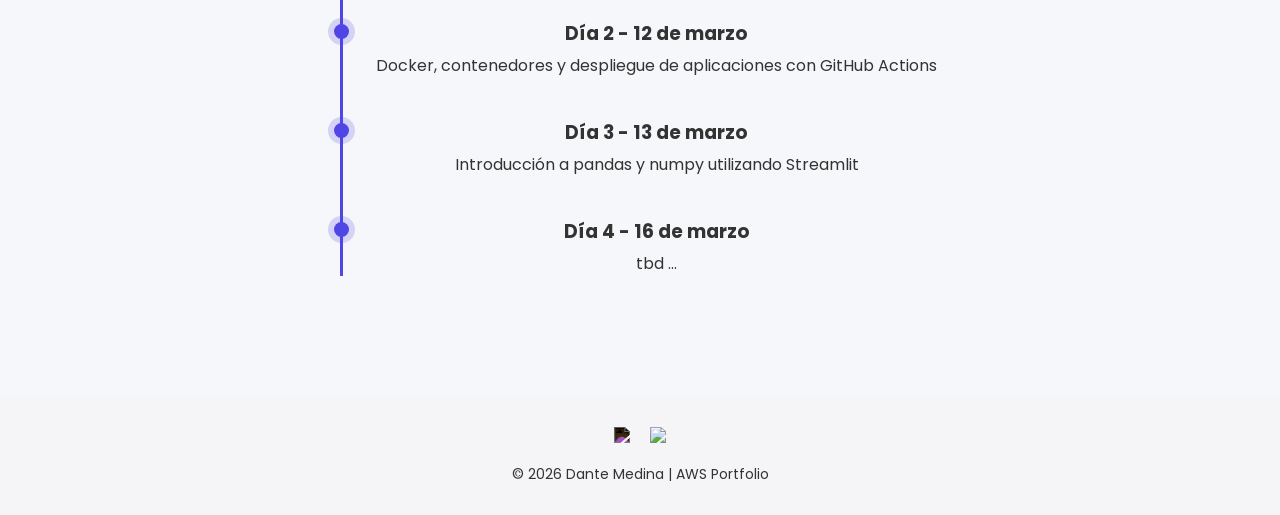
==== commit de30114d: "feat: Ejercicio 4 - SQL" ====
--- a/index.html
+++ b/index.html
@@ -169,7 +169,15 @@
                 </a>
             </div>
 
-        
+            <div class="card">
+                <h3>Ejercicio 4</h3>
+                <p>Ejercicio clase SQL </p>
+                <a href="./Query-test.html" target="_blank" class="btn-ejercicios">
+                    Ver Notebook
+                </a>
+            </div>
+
+
         </div>
 
     </section>
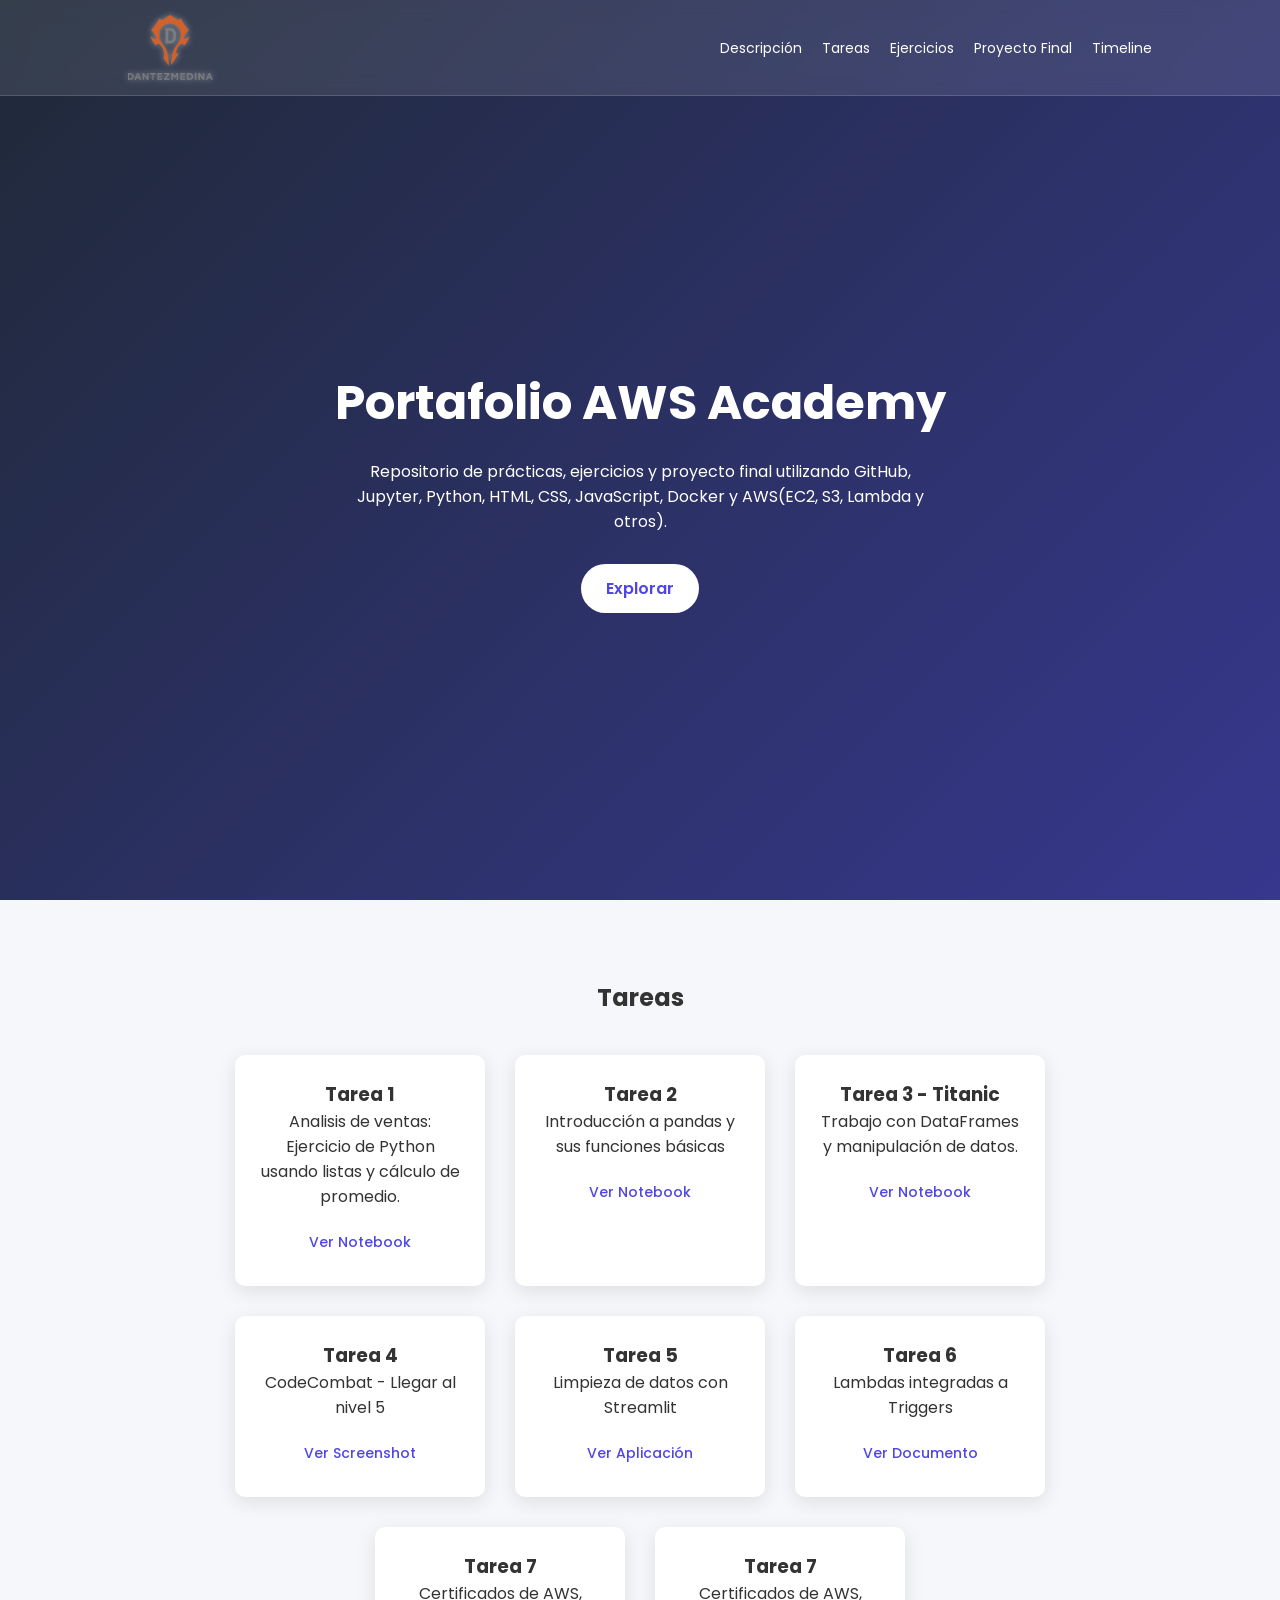
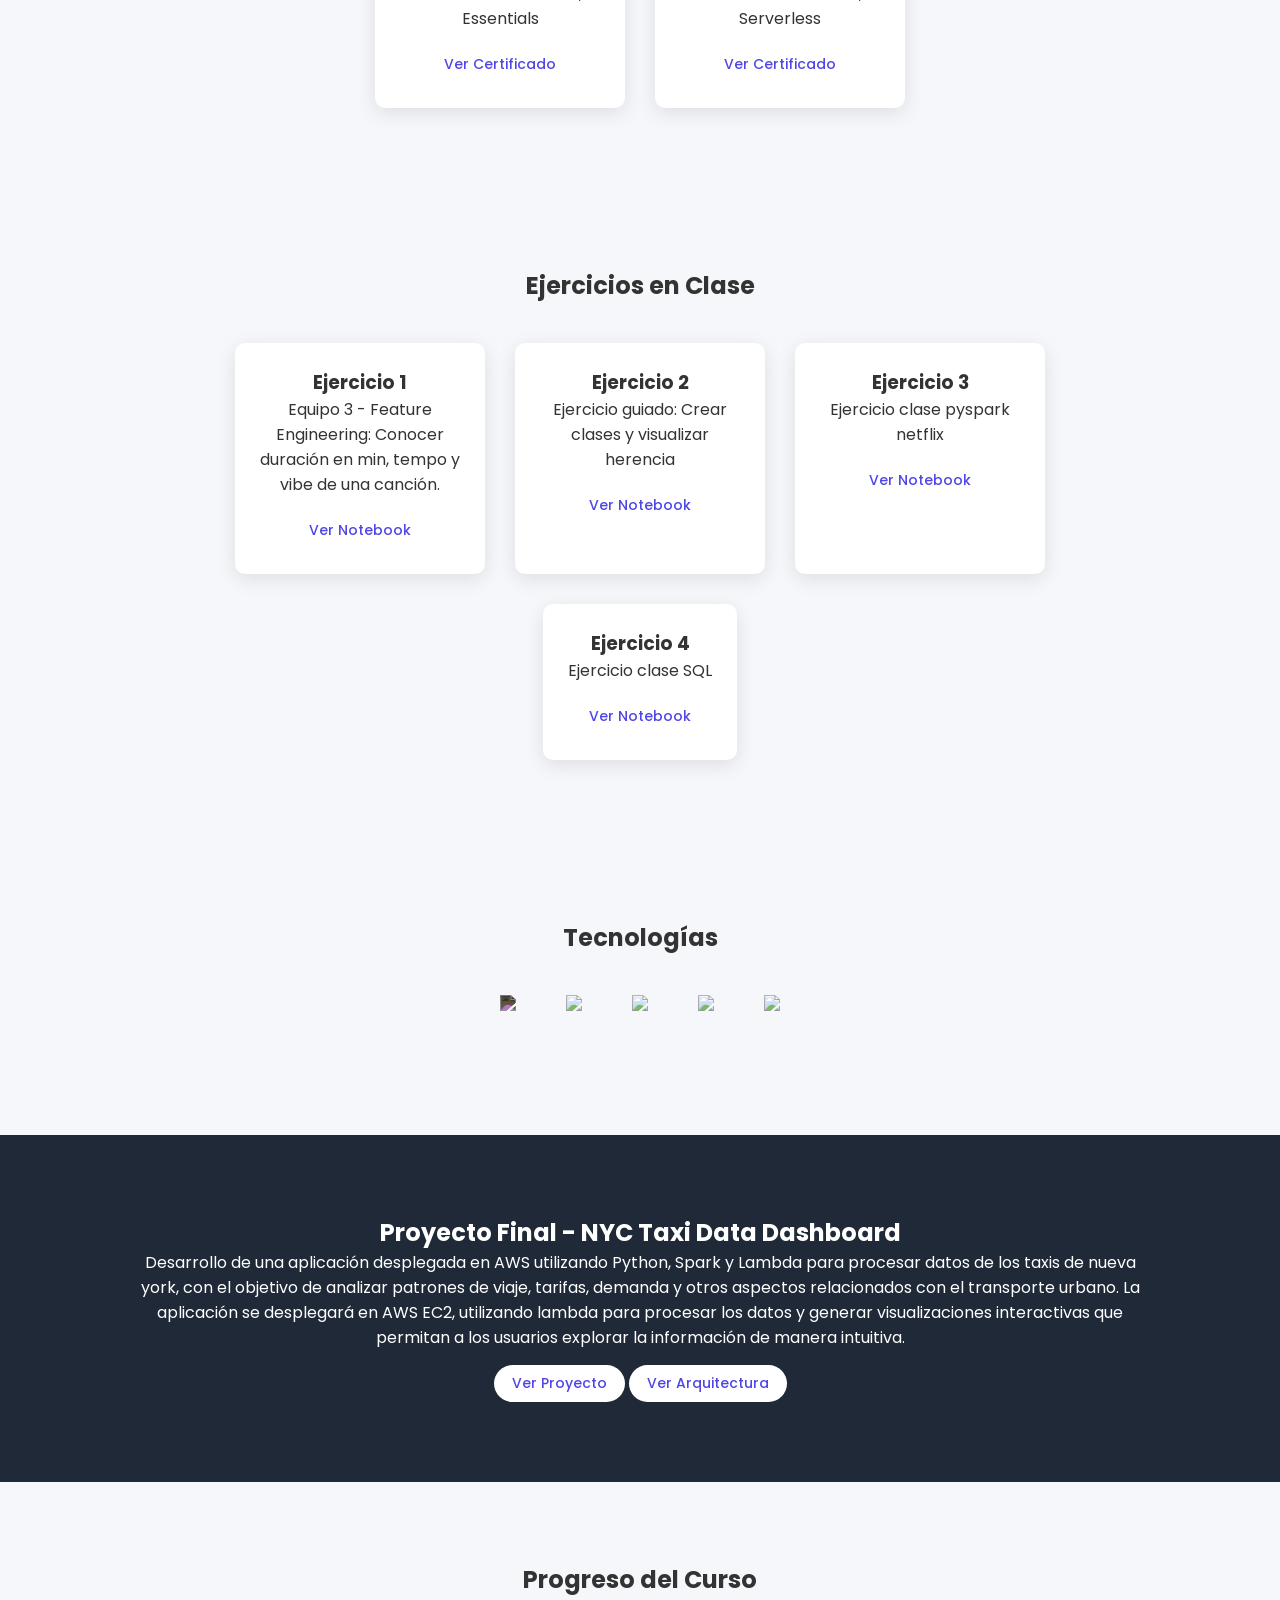
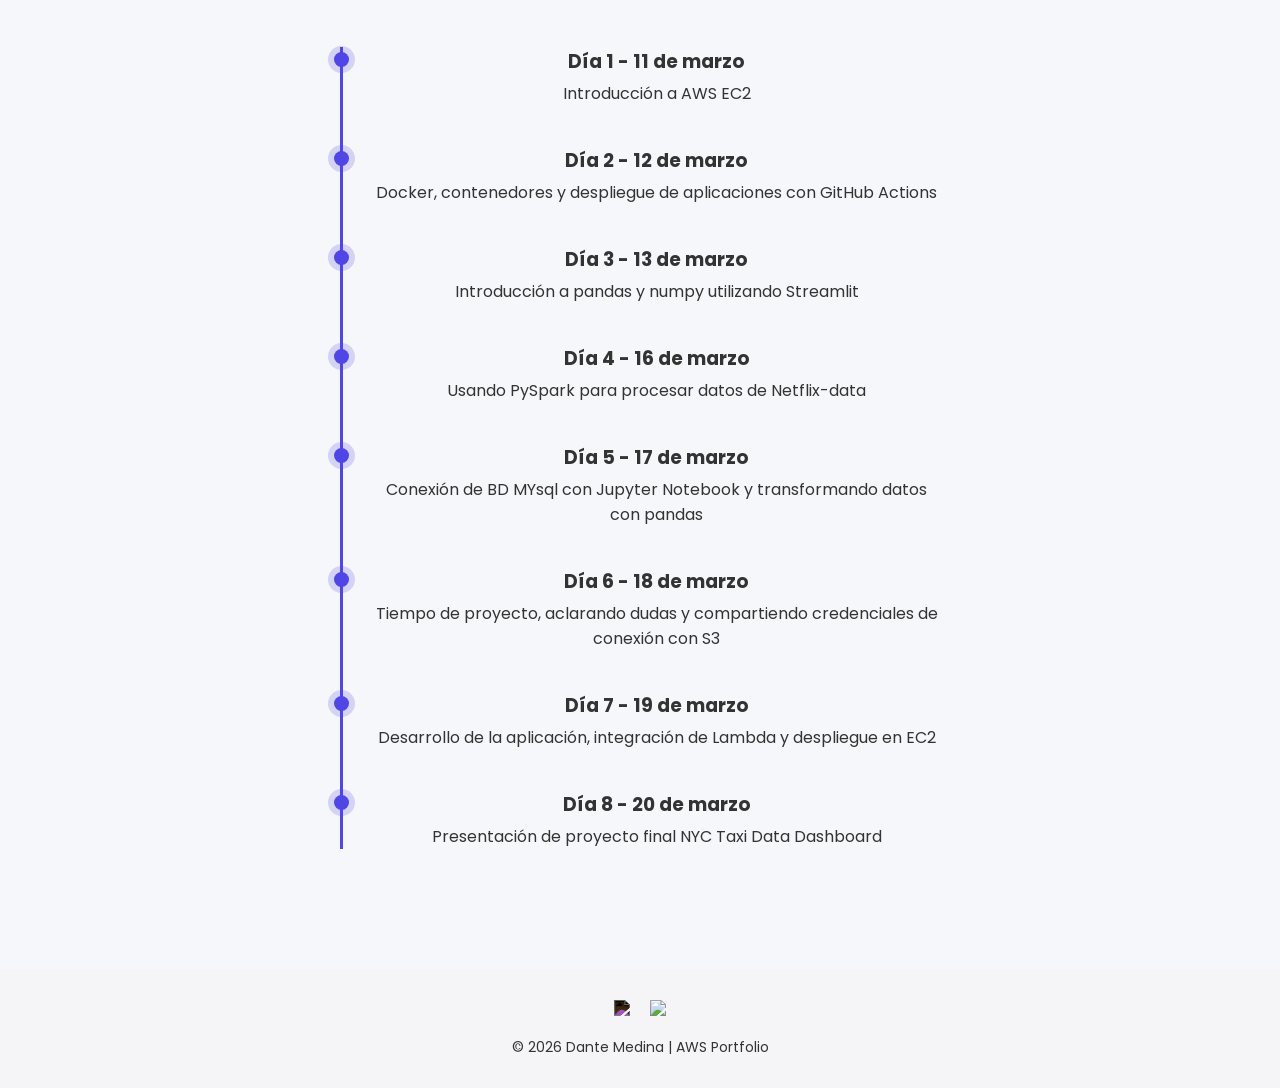
==== commit d0e0f455: "feat: Completando portafolio con proyecto final y timeline completo" ====
--- a/index.html
+++ b/index.html
@@ -209,13 +209,21 @@
 
     <section id="proyecto" class="section dark">
 
-        <h2>Proyecto Final</h2>
+        <h2>Proyecto Final - NYC Taxi Data Dashboard</h2>
 
         <p>
             Desarrollo de una aplicación desplegada en AWS utilizando
-            GitHub Actions para automatizar el deployment.
+            Python, Spark y Lambda para procesar datos de los taxis de nueva york, con el objetivo de analizar patrones
+            de viaje, tarifas, demanda y otros aspectos relacionados con el transporte urbano. La aplicación se
+            desplegará en AWS EC2, utilizando lambda para procesar los datos y generar visualizaciones interactivas que
+            permitan a los usuarios explorar la información de manera intuitiva.
         </p>
-
+        <a href="http://204.236.161.73:8502/" target="_blank" class="btn-ejercicios">
+            Ver Proyecto
+        </a>
+        <a href="./ProyectoIntegradorAWS.drawio.html" target="_blank" class="btn-ejercicios">
+            Ver Arquitectura
+        </a>
     </section>
 
     <!-- Timeline -->
@@ -243,10 +251,28 @@
 
             <div class="timeline-item">
                 <h3>Día 4 - 16 de marzo</h3>
-                <p>tbd ...</p>
-            </div>
-
-        </div>
+                <p>Usando PySpark para procesar datos de Netflix-data</p>
+            </div>
+
+            <div class="timeline-item">
+                <h3>Día 5 - 17 de marzo</h3>
+                <p>Conexión de BD MYsql con Jupyter Notebook y transformando datos con pandas</p>
+            </div>
+
+            <div class="timeline-item">
+                <h3>Día 6 - 18 de marzo</h3>
+                <p>Tiempo de proyecto, aclarando dudas y compartiendo credenciales de conexión con S3</p>
+            </div>
+
+            <div class="timeline-item">
+                <h3>Día 7 - 19 de marzo</h3>
+                <p>Desarrollo de la aplicación, integración de Lambda y despliegue en EC2</p>
+            </div>
+
+            <div class="timeline-item">
+                <h3>Día 8 - 20 de marzo</h3>
+                <p>Presentación de proyecto final NYC Taxi Data Dashboard</p>
+            </div>
 
     </section>
 
